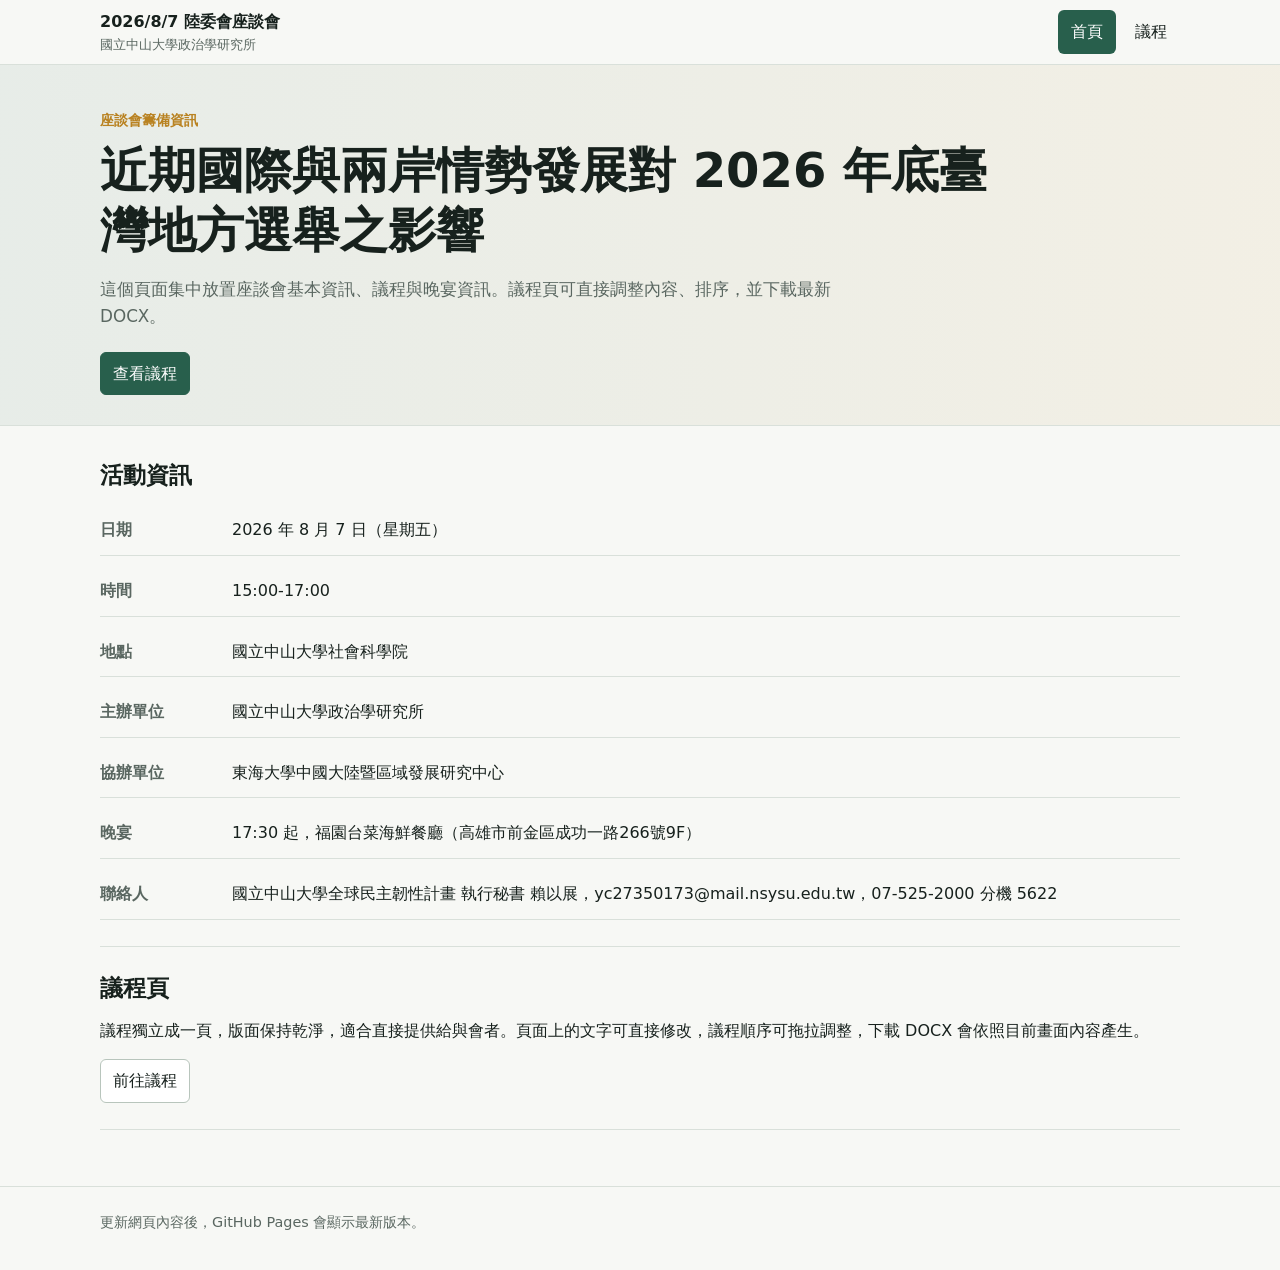
==== index.html @ 0969578f "Simplify site and add contact details" ====
<!doctype html>
<html lang="zh-Hant">
  <head>
    <meta charset="utf-8">
    <meta name="viewport" content="width=device-width, initial-scale=1">
    <title>2026/8/7 陸委會座談會協調頁</title>
    <link rel="stylesheet" href="styles.css">
  </head>
  <body>
    <header class="topbar">
      <div class="topbar-inner">
        <a class="brand" href="index.html">
          <strong>2026/8/7 陸委會座談會</strong>
          <span>國立中山大學政治學研究所</span>
        </a>
        <nav class="nav" aria-label="主要導覽">
          <a href="index.html" aria-current="page">首頁</a>
          <a href="agenda.html">議程</a>
        </nav>
      </div>
    </header>

    <section class="hero">
      <div class="wrap">
        <p class="eyebrow">座談會籌備資訊</p>
        <h1>近期國際與兩岸情勢發展對 2026 年底臺灣地方選舉之影響</h1>
        <p class="lead">這個頁面集中放置座談會基本資訊、議程與晚宴資訊。議程頁可直接調整內容、排序，並下載最新 DOCX。</p>
        <div class="actions">
          <a class="button primary" href="agenda.html">查看議程</a>
        </div>
      </div>
    </section>

    <main class="main">
      <div class="wrap">
        <section class="band">
          <h2>活動資訊</h2>
          <ul class="summary-list">
            <li><b>日期</b><span>2026 年 8 月 7 日（星期五）</span></li>
            <li><b>時間</b><span>15:00-17:00</span></li>
            <li><b>地點</b><span>國立中山大學社會科學院</span></li>
            <li><b>主辦單位</b><span>國立中山大學政治學研究所</span></li>
            <li><b>協辦單位</b><span>東海大學中國大陸暨區域發展研究中心</span></li>
            <li><b>晚宴</b><span>17:30 起，福園台菜海鮮餐廳（高雄市前金區成功一路266號9F）</span></li>
            <li><b>聯絡人</b><span>國立中山大學全球民主韌性計畫 執行秘書 賴以展，yc27350173@mail.nsysu.edu.tw，07-525-2000 分機 5622</span></li>
          </ul>
        </section>

        <section class="band">
          <div>
            <h2>議程頁</h2>
            <p>議程獨立成一頁，版面保持乾淨，適合直接提供給與會者。頁面上的文字可直接修改，議程順序可拖拉調整，下載 DOCX 會依照目前畫面內容產生。</p>
            <a class="button secondary" href="agenda.html">前往議程</a>
          </div>
        </section>
      </div>
    </main>

    <footer class="footer">
      <div class="wrap">更新網頁內容後，GitHub Pages 會顯示最新版本。</div>
    </footer>
  </body>
</html>
---- styles.css ----
:root {
  color-scheme: light;
  --bg: #f7f8f5;
  --surface: #ffffff;
  --surface-soft: #eef3ef;
  --ink: #17211d;
  --muted: #5a6761;
  --line: #d9e0da;
  --line-strong: #b8c5bc;
  --green: #285f4c;
  --green-dark: #1c4437;
  --gold: #b98221;
  --red: #a64032;
  --focus: #2f7d65;
  --shadow: 0 14px 36px rgba(22, 33, 29, 0.08);
}

* {
  box-sizing: border-box;
}

html {
  font-size: 16px;
}

body {
  margin: 0;
  background: var(--bg);
  color: var(--ink);
  font-family: "Noto Sans TC", "Microsoft JhengHei", system-ui, -apple-system, BlinkMacSystemFont, "Segoe UI", sans-serif;
  line-height: 1.6;
}

a {
  color: var(--green);
  text-decoration-thickness: 0.08em;
  text-underline-offset: 0.18em;
}

.topbar {
  border-bottom: 1px solid var(--line);
  background: rgba(247, 248, 245, 0.94);
  position: sticky;
  top: 0;
  z-index: 10;
  backdrop-filter: blur(10px);
}

.topbar-inner,
.wrap {
  width: min(1080px, calc(100% - 32px));
  margin: 0 auto;
}

.topbar-inner {
  min-height: 64px;
  display: flex;
  align-items: center;
  justify-content: space-between;
  gap: 16px;
}

.brand {
  display: flex;
  flex-direction: column;
  gap: 0;
  color: var(--ink);
  text-decoration: none;
}

.brand strong {
  font-size: 1rem;
  letter-spacing: 0;
}

.brand span {
  color: var(--muted);
  font-size: 0.82rem;
}

.nav {
  display: flex;
  align-items: center;
  gap: 6px;
  flex-wrap: wrap;
  justify-content: flex-end;
}

.nav a,
.button {
  min-height: 40px;
  display: inline-flex;
  align-items: center;
  justify-content: center;
  border: 1px solid transparent;
  border-radius: 6px;
  padding: 8px 12px;
  color: var(--ink);
  background: transparent;
  font: inherit;
  text-decoration: none;
  cursor: pointer;
  white-space: nowrap;
}

.nav a:hover,
.button:hover {
  border-color: var(--line-strong);
  background: var(--surface);
}

.nav a[aria-current="page"] {
  background: var(--green);
  color: #fff;
}

.button.primary {
  background: var(--green);
  border-color: var(--green);
  color: #fff;
}

.button.primary:hover {
  background: var(--green-dark);
  border-color: var(--green-dark);
}

.button.secondary {
  background: var(--surface);
  border-color: var(--line-strong);
}

.button.danger {
  color: var(--red);
}

.button:focus-visible,
input:focus-visible,
textarea:focus-visible,
select:focus-visible {
  outline: 3px solid rgba(47, 125, 101, 0.26);
  outline-offset: 2px;
}

.hero {
  padding: 44px 0 30px;
  border-bottom: 1px solid var(--line);
  background:
    linear-gradient(90deg, rgba(40, 95, 76, 0.08), rgba(185, 130, 33, 0.08)),
    var(--bg);
}

.eyebrow {
  color: var(--gold);
  font-weight: 700;
  font-size: 0.9rem;
  margin: 0 0 8px;
}

h1,
h2,
h3 {
  line-height: 1.25;
  letter-spacing: 0;
}

h1 {
  font-size: clamp(1.8rem, 4vw, 3rem);
  margin: 0;
  max-width: 920px;
}

h2 {
  font-size: 1.45rem;
  margin: 0 0 16px;
}

h3 {
  font-size: 1.05rem;
  margin: 0;
}

.lead {
  max-width: 760px;
  color: var(--muted);
  font-size: 1.05rem;
  margin: 16px 0 0;
}

.actions {
  display: flex;
  gap: 10px;
  flex-wrap: wrap;
  margin-top: 22px;
}

.main {
  padding: 34px 0 56px;
}

.band {
  padding: 26px 0;
  border-bottom: 1px solid var(--line);
}

.band:first-child {
  padding-top: 0;
}

.grid {
  display: grid;
  gap: 18px;
}

.grid.two {
  grid-template-columns: repeat(2, minmax(0, 1fr));
}

.summary-list {
  display: grid;
  gap: 10px;
  margin: 0;
  padding: 0;
  list-style: none;
}

.summary-list li {
  display: grid;
  grid-template-columns: 120px 1fr;
  gap: 12px;
  padding: 12px 0;
  border-bottom: 1px solid var(--line);
}

.summary-list b {
  color: var(--muted);
  font-weight: 600;
}

.notice {
  border-left: 4px solid var(--gold);
  background: #fff8e8;
  padding: 14px 16px;
  color: #473519;
}

.agenda-tools {
  display: flex;
  align-items: center;
  justify-content: space-between;
  gap: 14px;
  flex-wrap: wrap;
  padding: 14px 0 20px;
}

.editor-status {
  margin: -8px 0 14px;
  color: var(--muted);
  font-size: 0.92rem;
}

.agenda-sheet {
  background: var(--surface);
  border: 1px solid var(--line);
  box-shadow: var(--shadow);
  padding: clamp(20px, 4vw, 48px);
}

.agenda-title {
  text-align: center;
  margin-bottom: 28px;
}

.agenda-title h1 {
  font-size: clamp(1.55rem, 3vw, 2.2rem);
  margin: 0 auto;
}

.agenda-title p {
  margin: 8px 0 0;
  color: var(--muted);
}

[contenteditable="true"] {
  border-radius: 5px;
  transition: background 0.15s ease, box-shadow 0.15s ease;
}

[contenteditable="true"]:hover {
  background: rgba(40, 95, 76, 0.06);
}

[contenteditable="true"]:focus {
  outline: 3px solid rgba(47, 125, 101, 0.2);
  background: #fff;
  box-shadow: inset 0 0 0 1px var(--focus);
}

table {
  width: 100%;
  border-collapse: collapse;
}

th,
td {
  border-bottom: 1px solid var(--line);
  padding: 12px 10px;
  vertical-align: top;
  text-align: left;
}

th {
  color: var(--muted);
  font-size: 0.92rem;
  font-weight: 700;
  background: var(--surface-soft);
}

.agenda-table th:first-child,
.agenda-table td:first-child {
  width: 132px;
  white-space: nowrap;
}

.agenda-table th:nth-child(2),
.agenda-table td:nth-child(2) {
  width: 190px;
}

.editable-agenda-table .drag-cell {
  width: 44px;
  min-width: 44px;
  text-align: center;
  white-space: nowrap;
}

.editable-agenda-table [data-field="time"] {
  width: 128px;
  white-space: nowrap;
}

.editable-agenda-table [data-field="item"] {
  width: 150px;
}

.editable-agenda-table [data-field="note"] {
  width: 142px;
  color: var(--green);
  font-weight: 700;
}

.editable-agenda-table .row-actions {
  width: 142px;
  white-space: nowrap;
}

.editable-agenda-table tbody tr {
  transition: opacity 0.15s ease, transform 0.15s ease, background 0.15s ease;
}

.editable-agenda-table tbody tr.is-dragging {
  opacity: 0.55;
  background: #f4f8f5;
}

.icon-button,
.mini-button {
  display: inline-flex;
  align-items: center;
  justify-content: center;
  border: 1px solid var(--line-strong);
  border-radius: 6px;
  background: var(--surface);
  color: var(--ink);
  font: inherit;
  cursor: pointer;
}

.icon-button {
  width: 30px;
  height: 30px;
  padding: 0;
  color: var(--green);
  font-weight: 800;
  touch-action: none;
}

.mini-button {
  min-height: 30px;
  margin: 1px;
  padding: 4px 8px;
  font-size: 0.82rem;
}

.mini-button:hover,
.icon-button:hover {
  border-color: var(--green);
  background: var(--surface-soft);
}

.mini-button.danger {
  color: var(--red);
}

.agenda-meta {
  display: grid;
  grid-template-columns: repeat(2, minmax(0, 1fr));
  gap: 6px 20px;
  margin: 0 0 24px;
  padding: 0;
  list-style: none;
}

.agenda-meta li {
  display: flex;
  gap: 8px;
  border-bottom: 1px solid var(--line);
  padding: 8px 0;
}

.agenda-meta .meta-wide {
  grid-column: 1 / -1;
}

.agenda-meta b {
  color: var(--muted);
  min-width: 86px;
}

.task-toolbar {
  display: flex;
  align-items: center;
  justify-content: space-between;
  gap: 14px;
  flex-wrap: wrap;
  margin-bottom: 20px;
}

.progress {
  display: flex;
  align-items: center;
  gap: 10px;
  min-width: min(360px, 100%);
}

.progress-track {
  height: 10px;
  flex: 1;
  background: var(--line);
  border-radius: 999px;
  overflow: hidden;
}

.progress-fill {
  height: 100%;
  width: 0;
  background: linear-gradient(90deg, var(--green), var(--gold));
  transition: width 0.2s ease;
}

.task-groups {
  display: grid;
  gap: 18px;
}

.task-group {
  border-top: 2px solid var(--green);
  padding-top: 14px;
}

.task-list {
  display: grid;
  gap: 10px;
  margin-top: 12px;
}

.task-item {
  background: var(--surface);
  border: 1px solid var(--line);
  border-radius: 8px;
  padding: 14px;
  display: grid;
  gap: 10px;
}

.task-main {
  display: grid;
  grid-template-columns: 26px 1fr auto;
  gap: 10px;
  align-items: start;
}

.task-main input[type="checkbox"] {
  width: 20px;
  height: 20px;
  margin-top: 3px;
  accent-color: var(--green);
}

.task-label {
  font-weight: 700;
}

.owner {
  color: var(--muted);
  font-size: 0.9rem;
  border: 1px solid var(--line);
  padding: 3px 8px;
  border-radius: 999px;
  white-space: nowrap;
}

.task-note {
  margin-left: 36px;
}

.task-note textarea {
  width: 100%;
  min-height: 72px;
  resize: vertical;
  border: 1px solid var(--line-strong);
  border-radius: 6px;
  padding: 10px;
  font: inherit;
}

.report-box {
  width: 100%;
  min-height: 220px;
  border: 1px solid var(--line-strong);
  border-radius: 6px;
  padding: 12px;
  font: 0.95rem/1.55 ui-monospace, SFMono-Regular, Consolas, "Liberation Mono", monospace;
}

.small {
  color: var(--muted);
  font-size: 0.92rem;
}

.footer {
  border-top: 1px solid var(--line);
  padding: 24px 0 36px;
  color: var(--muted);
  font-size: 0.9rem;
}

@media (max-width: 760px) {
  .topbar-inner {
    align-items: flex-start;
    flex-direction: column;
    padding: 12px 0;
  }

  .nav {
    justify-content: flex-start;
  }

  .grid.two,
  .agenda-meta {
    grid-template-columns: 1fr;
  }

  .summary-list li {
    grid-template-columns: 1fr;
    gap: 2px;
  }

  .agenda-sheet {
    padding: 18px;
  }

  .agenda-table {
    display: block;
  }

  .agenda-table thead {
    display: none;
  }

  .agenda-table tbody,
  .agenda-table tr,
  .agenda-table td {
    display: block;
    width: 100%;
  }

  .agenda-table tr {
    border: 1px solid var(--line);
    border-radius: 8px;
    margin-bottom: 12px;
    padding: 10px 12px;
    background: #fff;
  }

  .agenda-table td {
    border-bottom: 0;
    padding: 5px 0;
    white-space: normal;
  }

  .agenda-table td::before {
    content: attr(data-label);
    display: block;
    color: var(--muted);
    font-size: 0.78rem;
    font-weight: 700;
    margin-bottom: 1px;
  }

  .agenda-table td:first-child {
    width: 100%;
  }

  .editable-agenda-table .drag-cell {
    width: 100%;
    min-width: 0;
    padding: 0 0 8px;
    text-align: left;
  }

  .editable-agenda-table .drag-cell::before,
  .editable-agenda-table .row-actions::before {
    display: none;
  }

  .editable-agenda-table [data-field="time"] {
    width: 100%;
    color: var(--green);
    font-weight: 800;
    font-size: 1.05rem;
  }

  .editable-agenda-table [data-field="item"],
  .editable-agenda-table [data-field="note"],
  .editable-agenda-table .row-actions {
    width: 100%;
  }

  .editable-agenda-table .row-actions {
    display: flex;
    gap: 6px;
    flex-wrap: wrap;
    padding-top: 10px;
  }

  .task-main {
    grid-template-columns: 26px 1fr;
  }

  .owner {
    grid-column: 2;
    justify-self: start;
  }

  .task-note {
    margin-left: 0;
  }
}

@media print {
  .topbar,
  .agenda-tools,
  .footer,
  .no-print {
    display: none;
  }

  body {
    background: #fff;
  }

  .main {
    padding: 0;
  }

  .wrap {
    width: 100%;
  }

  .agenda-sheet {
    border: 0;
    box-shadow: none;
    padding: 0;
  }
}
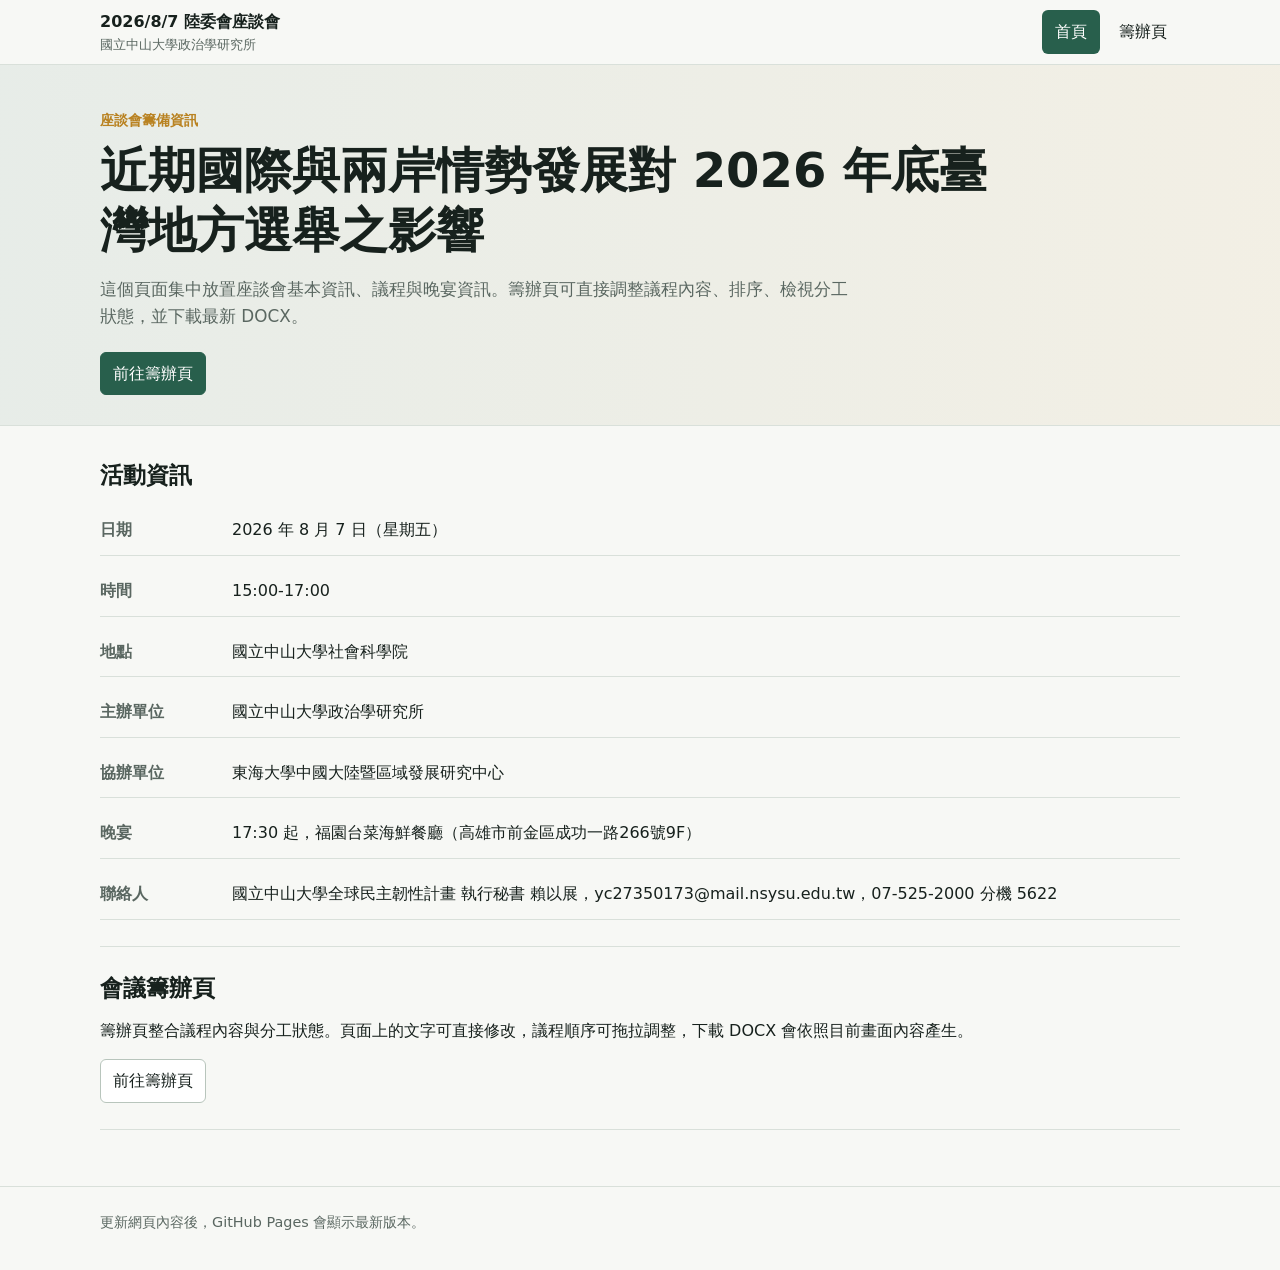
==== commit 11c8ac16: "Turn agenda into planning dashboard" ====
--- a/index.html
+++ b/index.html
@@ -15,7 +15,7 @@
         </a>
         <nav class="nav" aria-label="主要導覽">
           <a href="index.html" aria-current="page">首頁</a>
-          <a href="agenda.html">議程</a>
+          <a href="agenda.html">籌辦頁</a>
         </nav>
       </div>
     </header>
@@ -24,9 +24,9 @@
       <div class="wrap">
         <p class="eyebrow">座談會籌備資訊</p>
         <h1>近期國際與兩岸情勢發展對 2026 年底臺灣地方選舉之影響</h1>
-        <p class="lead">這個頁面集中放置座談會基本資訊、議程與晚宴資訊。議程頁可直接調整內容、排序，並下載最新 DOCX。</p>
+        <p class="lead">這個頁面集中放置座談會基本資訊、議程與晚宴資訊。籌辦頁可直接調整議程內容、排序、檢視分工狀態，並下載最新 DOCX。</p>
         <div class="actions">
-          <a class="button primary" href="agenda.html">查看議程</a>
+          <a class="button primary" href="agenda.html">前往籌辦頁</a>
         </div>
       </div>
     </section>
@@ -48,9 +48,9 @@
 
         <section class="band">
           <div>
-            <h2>議程頁</h2>
-            <p>議程獨立成一頁，版面保持乾淨，適合直接提供給與會者。頁面上的文字可直接修改，議程順序可拖拉調整，下載 DOCX 會依照目前畫面內容產生。</p>
-            <a class="button secondary" href="agenda.html">前往議程</a>
+            <h2>會議籌辦頁</h2>
+            <p>籌辦頁整合議程內容與分工狀態。頁面上的文字可直接修改，議程順序可拖拉調整，下載 DOCX 會依照目前畫面內容產生。</p>
+            <a class="button secondary" href="agenda.html">前往籌辦頁</a>
           </div>
         </section>
       </div>
--- a/styles.css
+++ b/styles.css
@@ -46,6 +46,39 @@
   backdrop-filter: blur(10px);
 }
 
+.anchorbar {
+  position: sticky;
+  top: 65px;
+  z-index: 9;
+  border-bottom: 1px solid var(--line);
+  background: rgba(255, 255, 255, 0.94);
+  backdrop-filter: blur(10px);
+}
+
+.anchorbar-inner {
+  display: flex;
+  gap: 8px;
+  align-items: center;
+  min-height: 48px;
+  overflow-x: auto;
+}
+
+.anchorbar a {
+  display: inline-flex;
+  align-items: center;
+  min-height: 34px;
+  padding: 6px 12px;
+  border-radius: 6px;
+  color: var(--ink);
+  text-decoration: none;
+  white-space: nowrap;
+}
+
+.anchorbar a:hover {
+  background: var(--surface-soft);
+  color: var(--green);
+}
+
 .topbar-inner,
 .wrap {
   width: min(1080px, calc(100% - 32px));
@@ -198,6 +231,21 @@
   padding: 34px 0 56px;
 }
 
+.planning-page {
+  padding-top: 24px;
+}
+
+.planning-intro {
+  padding: 0 0 26px;
+  border-bottom: 1px solid var(--line);
+}
+
+#agenda-section,
+#work-section,
+#open-section {
+  scroll-margin-top: 128px;
+}
+
 .band {
   padding: 26px 0;
   border-bottom: 1px solid var(--line);
@@ -463,6 +511,10 @@
   gap: 18px;
 }
 
+.planning-tasks {
+  grid-template-columns: repeat(2, minmax(0, 1fr));
+}
+
 .task-group {
   border-top: 2px solid var(--green);
   padding-top: 14px;
@@ -481,6 +533,11 @@
   padding: 14px;
   display: grid;
   gap: 10px;
+}
+
+.task-item:has(input:checked) {
+  border-color: rgba(40, 95, 76, 0.45);
+  background: #f7fbf8;
 }
 
 .task-main {
@@ -552,12 +609,17 @@
     padding: 12px 0;
   }
 
+  .anchorbar {
+    top: 92px;
+  }
+
   .nav {
     justify-content: flex-start;
   }
 
   .grid.two,
-  .agenda-meta {
+  .agenda-meta,
+  .planning-tasks {
     grid-template-columns: 1fr;
   }
 
@@ -660,6 +722,7 @@
 
 @media print {
   .topbar,
+  .anchorbar,
   .agenda-tools,
   .footer,
   .no-print {
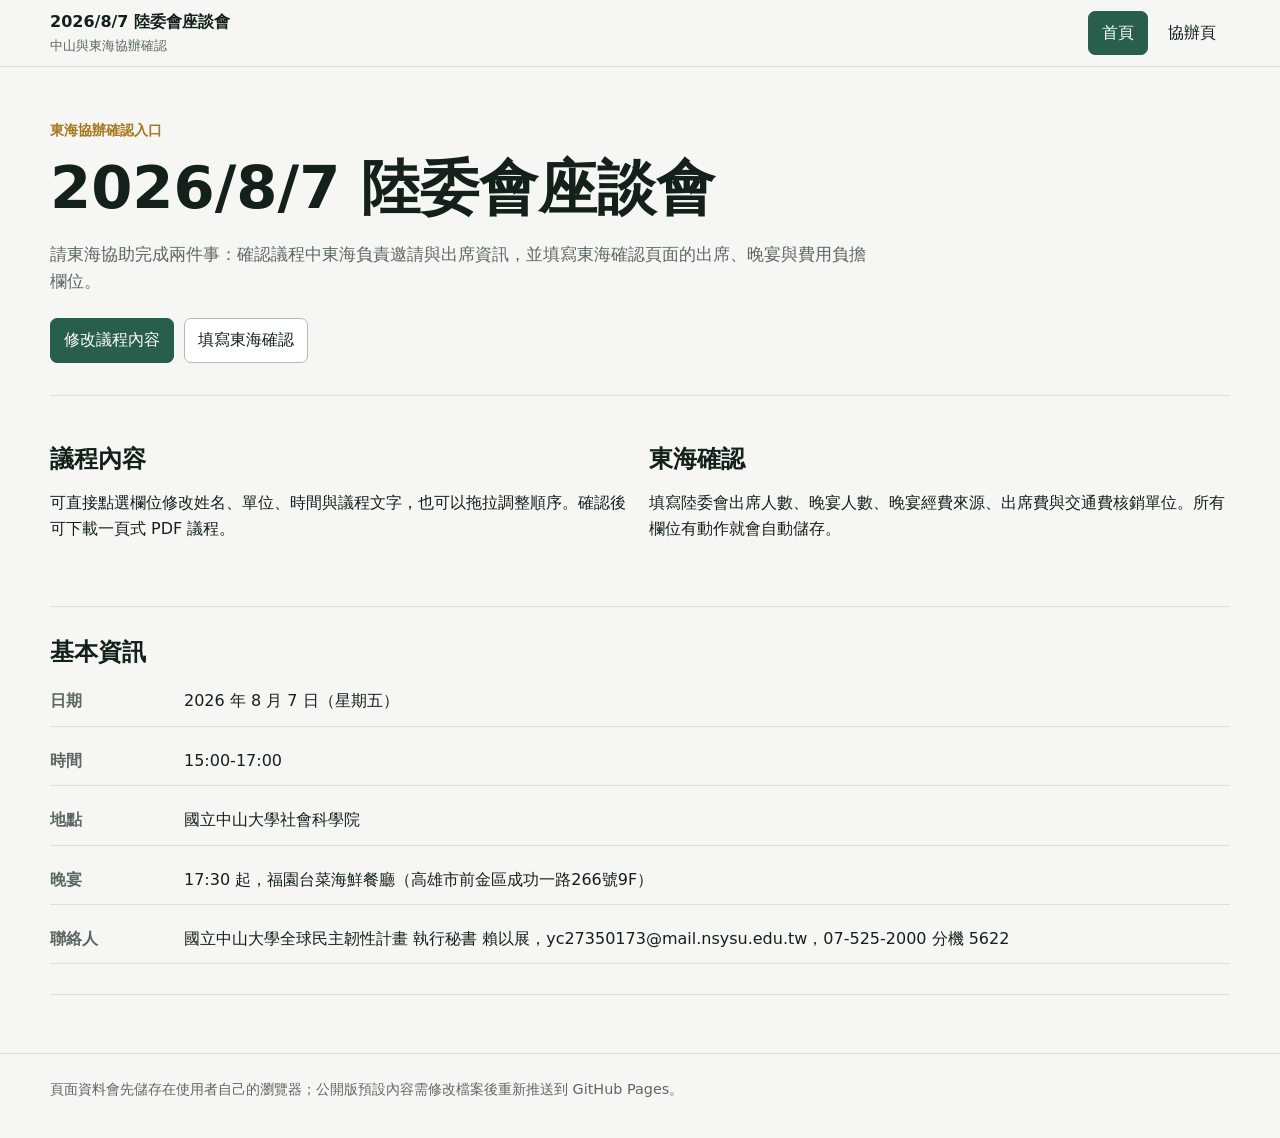
==== commit 36423332: "Redesign coordination page for Tunghai confirmation" ====
--- a/index.html
+++ b/index.html
@@ -3,7 +3,7 @@
   <head>
     <meta charset="utf-8">
     <meta name="viewport" content="width=device-width, initial-scale=1">
-    <title>2026/8/7 陸委會座談會協調頁</title>
+    <title>2026/8/7 陸委會座談會協辦確認</title>
     <link rel="stylesheet" href="styles.css">
   </head>
   <body>
@@ -11,53 +11,53 @@
       <div class="topbar-inner">
         <a class="brand" href="index.html">
           <strong>2026/8/7 陸委會座談會</strong>
-          <span>國立中山大學政治學研究所</span>
+          <span>中山與東海協辦確認</span>
         </a>
         <nav class="nav" aria-label="主要導覽">
           <a href="index.html" aria-current="page">首頁</a>
-          <a href="agenda.html">籌辦頁</a>
+          <a href="agenda.html">協辦頁</a>
         </nav>
       </div>
     </header>
 
-    <section class="hero">
-      <div class="wrap">
-        <p class="eyebrow">座談會籌備資訊</p>
-        <h1>近期國際與兩岸情勢發展對 2026 年底臺灣地方選舉之影響</h1>
-        <p class="lead">這個頁面集中放置座談會基本資訊、議程與晚宴資訊。籌辦頁可直接調整議程內容、排序、檢視分工狀態，並下載最新 DOCX。</p>
-        <div class="actions">
-          <a class="button primary" href="agenda.html">前往籌辦頁</a>
-        </div>
-      </div>
-    </section>
-
     <main class="main">
       <div class="wrap">
+        <section class="entry-hero">
+          <p class="eyebrow">東海協辦確認入口</p>
+          <h1>2026/8/7 陸委會座談會</h1>
+          <p class="lead">請東海協助完成兩件事：確認議程中東海負責邀請與出席資訊，並填寫東海確認頁面的出席、晚宴與費用負擔欄位。</p>
+          <div class="entry-actions">
+            <a class="button primary" href="agenda.html#agenda">修改議程內容</a>
+            <a class="button secondary" href="agenda.html#tunghai">填寫東海確認</a>
+          </div>
+        </section>
+
+        <section class="band quick-grid">
+          <article class="quick-panel">
+            <h2>議程內容</h2>
+            <p>可直接點選欄位修改姓名、單位、時間與議程文字，也可以拖拉調整順序。確認後可下載一頁式 PDF 議程。</p>
+          </article>
+          <article class="quick-panel">
+            <h2>東海確認</h2>
+            <p>填寫陸委會出席人數、晚宴人數、晚宴經費來源、出席費與交通費核銷單位。所有欄位有動作就會自動儲存。</p>
+          </article>
+        </section>
+
         <section class="band">
-          <h2>活動資訊</h2>
+          <h2>基本資訊</h2>
           <ul class="summary-list">
             <li><b>日期</b><span>2026 年 8 月 7 日（星期五）</span></li>
             <li><b>時間</b><span>15:00-17:00</span></li>
             <li><b>地點</b><span>國立中山大學社會科學院</span></li>
-            <li><b>主辦單位</b><span>國立中山大學政治學研究所</span></li>
-            <li><b>協辦單位</b><span>東海大學中國大陸暨區域發展研究中心</span></li>
             <li><b>晚宴</b><span>17:30 起，福園台菜海鮮餐廳（高雄市前金區成功一路266號9F）</span></li>
             <li><b>聯絡人</b><span>國立中山大學全球民主韌性計畫 執行秘書 賴以展，yc27350173@mail.nsysu.edu.tw，07-525-2000 分機 5622</span></li>
           </ul>
-        </section>
-
-        <section class="band">
-          <div>
-            <h2>會議籌辦頁</h2>
-            <p>籌辦頁整合議程內容與分工狀態。頁面上的文字可直接修改，議程順序可拖拉調整，下載 DOCX 會依照目前畫面內容產生。</p>
-            <a class="button secondary" href="agenda.html">前往籌辦頁</a>
-          </div>
         </section>
       </div>
     </main>
 
     <footer class="footer">
-      <div class="wrap">更新網頁內容後，GitHub Pages 會顯示最新版本。</div>
+      <div class="wrap">頁面資料會先儲存在使用者自己的瀏覽器；公開版預設內容需修改檔案後重新推送到 GitHub Pages。</div>
     </footer>
   </body>
 </html>
--- a/styles.css
+++ b/styles.css
@@ -1,18 +1,18 @@
 :root {
   color-scheme: light;
-  --bg: #f7f8f5;
+  --bg: #f6f7f4;
   --surface: #ffffff;
-  --surface-soft: #eef3ef;
-  --ink: #17211d;
-  --muted: #5a6761;
-  --line: #d9e0da;
-  --line-strong: #b8c5bc;
+  --surface-soft: #eef4ef;
+  --ink: #13201b;
+  --muted: #5c6862;
+  --line: #d9e1da;
+  --line-strong: #afbeb5;
   --green: #285f4c;
-  --green-dark: #1c4437;
-  --gold: #b98221;
+  --green-dark: #1c4638;
+  --gold: #a87820;
   --red: #a64032;
   --focus: #2f7d65;
-  --shadow: 0 14px 36px rgba(22, 33, 29, 0.08);
+  --shadow: 0 18px 46px rgba(19, 32, 27, 0.08);
 }
 
 * {
@@ -20,7 +20,7 @@
 }
 
 html {
-  font-size: 16px;
+  scroll-behavior: smooth;
 }
 
 body {
@@ -28,92 +28,55 @@
   background: var(--bg);
   color: var(--ink);
   font-family: "Noto Sans TC", "Microsoft JhengHei", system-ui, -apple-system, BlinkMacSystemFont, "Segoe UI", sans-serif;
-  line-height: 1.6;
+  line-height: 1.65;
 }
 
 a {
   color: var(--green);
-  text-decoration-thickness: 0.08em;
   text-underline-offset: 0.18em;
 }
 
+.wrap,
+.topbar-inner {
+  width: min(1180px, calc(100% - 32px));
+  margin: 0 auto;
+}
+
 .topbar {
-  border-bottom: 1px solid var(--line);
-  background: rgba(247, 248, 245, 0.94);
   position: sticky;
   top: 0;
-  z-index: 10;
+  z-index: 20;
+  background: rgba(246, 247, 244, 0.94);
+  border-bottom: 1px solid var(--line);
   backdrop-filter: blur(10px);
 }
 
-.anchorbar {
-  position: sticky;
-  top: 65px;
-  z-index: 9;
-  border-bottom: 1px solid var(--line);
-  background: rgba(255, 255, 255, 0.94);
-  backdrop-filter: blur(10px);
-}
-
-.anchorbar-inner {
-  display: flex;
-  gap: 8px;
-  align-items: center;
-  min-height: 48px;
-  overflow-x: auto;
-}
-
-.anchorbar a {
-  display: inline-flex;
-  align-items: center;
-  min-height: 34px;
-  padding: 6px 12px;
-  border-radius: 6px;
-  color: var(--ink);
-  text-decoration: none;
-  white-space: nowrap;
-}
-
-.anchorbar a:hover {
-  background: var(--surface-soft);
-  color: var(--green);
-}
-
-.topbar-inner,
-.wrap {
-  width: min(1080px, calc(100% - 32px));
-  margin: 0 auto;
-}
-
 .topbar-inner {
-  min-height: 64px;
+  min-height: 66px;
   display: flex;
   align-items: center;
   justify-content: space-between;
-  gap: 16px;
+  gap: 18px;
 }
 
 .brand {
   display: flex;
   flex-direction: column;
-  gap: 0;
   color: var(--ink);
   text-decoration: none;
 }
 
 .brand strong {
   font-size: 1rem;
-  letter-spacing: 0;
 }
 
 .brand span {
   color: var(--muted);
-  font-size: 0.82rem;
+  font-size: 0.84rem;
 }
 
 .nav {
   display: flex;
-  align-items: center;
   gap: 6px;
   flex-wrap: wrap;
   justify-content: flex-end;
@@ -126,10 +89,10 @@
   align-items: center;
   justify-content: center;
   border: 1px solid transparent;
-  border-radius: 6px;
-  padding: 8px 12px;
+  border-radius: 7px;
+  padding: 8px 13px;
+  background: transparent;
   color: var(--ink);
-  background: transparent;
   font: inherit;
   text-decoration: none;
   cursor: pointer;
@@ -138,15 +101,11 @@
 
 .nav a:hover,
 .button:hover {
+  background: var(--surface);
   border-color: var(--line-strong);
-  background: var(--surface);
-}
-
-.nav a[aria-current="page"] {
-  background: var(--green);
-  color: #fff;
-}
-
+}
+
+.nav a[aria-current="page"],
 .button.primary {
   background: var(--green);
   border-color: var(--green);
@@ -155,7 +114,6 @@
 
 .button.primary:hover {
   background: var(--green-dark);
-  border-color: var(--green-dark);
 }
 
 .button.secondary {
@@ -163,31 +121,21 @@
   border-color: var(--line-strong);
 }
 
-.button.danger {
-  color: var(--red);
-}
-
-.button:focus-visible,
-input:focus-visible,
-textarea:focus-visible,
-select:focus-visible {
-  outline: 3px solid rgba(47, 125, 101, 0.26);
-  outline-offset: 2px;
-}
-
-.hero {
-  padding: 44px 0 30px;
+.main {
+  padding: 34px 0 58px;
+}
+
+.entry-hero,
+.planner-hero {
+  padding: 18px 0 32px;
   border-bottom: 1px solid var(--line);
-  background:
-    linear-gradient(90deg, rgba(40, 95, 76, 0.08), rgba(185, 130, 33, 0.08)),
-    var(--bg);
 }
 
 .eyebrow {
+  margin: 0 0 8px;
   color: var(--gold);
-  font-weight: 700;
+  font-weight: 800;
   font-size: 0.9rem;
-  margin: 0 0 8px;
 }
 
 h1,
@@ -198,28 +146,28 @@
 }
 
 h1 {
-  font-size: clamp(1.8rem, 4vw, 3rem);
   margin: 0;
-  max-width: 920px;
+  font-size: clamp(2rem, 5vw, 3.7rem);
 }
 
 h2 {
-  font-size: 1.45rem;
-  margin: 0 0 16px;
+  margin: 0 0 10px;
+  font-size: 1.5rem;
 }
 
 h3 {
-  font-size: 1.05rem;
-  margin: 0;
+  margin: 0 0 14px;
+  font-size: 1.1rem;
 }
 
 .lead {
-  max-width: 760px;
+  max-width: 820px;
+  margin: 16px 0 0;
   color: var(--muted);
   font-size: 1.05rem;
-  margin: 16px 0 0;
-}
-
+}
+
+.entry-actions,
 .actions {
   display: flex;
   gap: 10px;
@@ -227,41 +175,19 @@
   margin-top: 22px;
 }
 
-.main {
-  padding: 34px 0 56px;
-}
-
-.planning-page {
-  padding-top: 24px;
-}
-
-.planning-intro {
-  padding: 0 0 26px;
+.band {
+  padding: 30px 0;
   border-bottom: 1px solid var(--line);
 }
 
-#agenda-section,
-#work-section,
-#open-section {
-  scroll-margin-top: 128px;
-}
-
-.band {
-  padding: 26px 0;
-  border-bottom: 1px solid var(--line);
-}
-
-.band:first-child {
-  padding-top: 0;
-}
-
-.grid {
-  display: grid;
+.quick-grid {
+  display: grid;
+  grid-template-columns: repeat(2, minmax(0, 1fr));
   gap: 18px;
 }
 
-.grid.two {
-  grid-template-columns: repeat(2, minmax(0, 1fr));
+.quick-panel {
+  padding: 18px 0;
 }
 
 .summary-list {
@@ -275,73 +201,167 @@
 .summary-list li {
   display: grid;
   grid-template-columns: 120px 1fr;
-  gap: 12px;
+  gap: 14px;
+  padding: 11px 0;
+  border-bottom: 1px solid var(--line);
+}
+
+.summary-list b,
+.small {
+  color: var(--muted);
+}
+
+.small {
+  margin: 0;
+  font-size: 0.94rem;
+}
+
+.page-tabs {
+  position: sticky;
+  top: 66px;
+  z-index: 15;
+  display: flex;
+  gap: 8px;
   padding: 12px 0;
+  margin-bottom: 20px;
+  background: rgba(246, 247, 244, 0.95);
   border-bottom: 1px solid var(--line);
-}
-
-.summary-list b {
-  color: var(--muted);
-  font-weight: 600;
-}
-
-.notice {
-  border-left: 4px solid var(--gold);
-  background: #fff8e8;
-  padding: 14px 16px;
-  color: #473519;
-}
-
-.agenda-tools {
+  backdrop-filter: blur(10px);
+}
+
+.tab-button {
+  min-height: 42px;
+  border: 1px solid transparent;
+  border-radius: 7px;
+  padding: 8px 16px;
+  background: transparent;
+  color: var(--ink);
+  font: inherit;
+  cursor: pointer;
+}
+
+.tab-button:hover {
+  background: var(--surface-soft);
+}
+
+.tab-button.is-active {
+  background: var(--green);
+  color: #fff;
+}
+
+.tab-panel[hidden] {
+  display: none;
+}
+
+.section-head {
   display: flex;
-  align-items: center;
+  align-items: flex-end;
   justify-content: space-between;
-  gap: 14px;
-  flex-wrap: wrap;
-  padding: 14px 0 20px;
-}
-
-.editor-status {
-  margin: -8px 0 14px;
+  gap: 18px;
+  margin-bottom: 14px;
+}
+
+.editor-status,
+.save-status {
   color: var(--muted);
   font-size: 0.92rem;
+}
+
+.save-status {
+  margin: 0;
 }
 
 .agenda-sheet {
   background: var(--surface);
   border: 1px solid var(--line);
   box-shadow: var(--shadow);
-  padding: clamp(20px, 4vw, 48px);
-}
-
-.agenda-title {
+  padding: clamp(24px, 4vw, 54px);
+}
+
+.pdf-header {
+  max-width: 880px;
+  margin: 0 auto 24px;
   text-align: center;
-  margin-bottom: 28px;
-}
-
-.agenda-title h1 {
-  font-size: clamp(1.55rem, 3vw, 2.2rem);
+}
+
+.pdf-kicker {
+  margin: 0 0 8px;
+  color: var(--gold);
+  font-weight: 800;
+  font-size: 0.92rem;
+}
+
+.title-field {
+  max-width: 920px;
   margin: 0 auto;
-}
-
-.agenda-title p {
-  margin: 8px 0 0;
+  font-size: clamp(1.8rem, 3.6vw, 2.55rem);
+}
+
+.pdf-subtitle {
+  margin: 10px auto 0;
   color: var(--muted);
 }
 
-[contenteditable="true"] {
-  border-radius: 5px;
-  transition: background 0.15s ease, box-shadow 0.15s ease;
-}
-
-[contenteditable="true"]:hover {
-  background: rgba(40, 95, 76, 0.06);
-}
-
-[contenteditable="true"]:focus {
+.editable-field,
+.editable-cell {
+  border: 1px solid rgba(47, 125, 101, 0.38);
+  border-radius: 7px;
+  background: rgba(255, 255, 255, 0.72);
+  box-shadow: inset 0 0 0 1px rgba(255, 255, 255, 0.55);
+  transition: background 0.15s ease, border-color 0.15s ease, box-shadow 0.15s ease;
+}
+
+.editable-field {
+  display: inline-block;
+  padding: 2px 7px;
+}
+
+.editable-cell {
+  min-width: 72px;
+}
+
+.editable-field:hover,
+.editable-cell:hover {
+  border-color: var(--green);
+  background: #fff;
+}
+
+.editable-field:focus,
+.editable-cell:focus {
   outline: 3px solid rgba(47, 125, 101, 0.2);
   background: #fff;
-  box-shadow: inset 0 0 0 1px var(--focus);
+  border-color: var(--green);
+}
+
+.pdf-meta {
+  display: grid;
+  grid-template-columns: repeat(2, minmax(0, 1fr));
+  gap: 12px 36px;
+  margin: 0 0 24px;
+  padding: 18px 0;
+  border-top: 2px solid var(--green);
+  border-bottom: 1px solid var(--line);
+}
+
+.pdf-meta div {
+  display: grid;
+  grid-template-columns: 74px 1fr;
+  gap: 10px;
+  align-items: start;
+}
+
+.pdf-meta .meta-wide {
+  grid-column: 1 / -1;
+}
+
+.pdf-meta span {
+  color: var(--muted);
+  font-size: 0.88rem;
+  font-weight: 800;
+}
+
+.pdf-meta strong {
+  font-weight: 600;
 }
 
 table {
@@ -352,58 +372,36 @@
 th,
 td {
   border-bottom: 1px solid var(--line);
-  padding: 12px 10px;
+  padding: 11px 10px;
   vertical-align: top;
   text-align: left;
 }
 
 th {
-  color: var(--muted);
+  color: var(--green);
+  background: var(--surface-soft);
   font-size: 0.92rem;
-  font-weight: 700;
-  background: var(--surface-soft);
-}
-
-.agenda-table th:first-child,
-.agenda-table td:first-child {
-  width: 132px;
-  white-space: nowrap;
-}
-
-.agenda-table th:nth-child(2),
-.agenda-table td:nth-child(2) {
-  width: 190px;
+  font-weight: 800;
 }
 
 .editable-agenda-table .drag-cell {
   width: 44px;
   min-width: 44px;
   text-align: center;
-  white-space: nowrap;
 }
 
 .editable-agenda-table [data-field="time"] {
-  width: 128px;
+  width: 132px;
   white-space: nowrap;
 }
 
 .editable-agenda-table [data-field="item"] {
   width: 150px;
-}
-
-.editable-agenda-table [data-field="note"] {
-  width: 142px;
-  color: var(--green);
-  font-weight: 700;
 }
 
 .editable-agenda-table .row-actions {
   width: 142px;
   white-space: nowrap;
-}
-
-.editable-agenda-table tbody tr {
-  transition: opacity 0.15s ease, transform 0.15s ease, background 0.15s ease;
 }
 
 .editable-agenda-table tbody tr.is-dragging {
@@ -430,7 +428,6 @@
   padding: 0;
   color: var(--green);
   font-weight: 800;
-  touch-action: none;
 }
 
 .mini-button {
@@ -450,149 +447,100 @@
   color: var(--red);
 }
 
-.agenda-meta {
-  display: grid;
-  grid-template-columns: repeat(2, minmax(0, 1fr));
-  gap: 6px 20px;
-  margin: 0 0 24px;
+.confirm-layout {
+  display: grid;
+  grid-template-columns: minmax(0, 1.25fr) minmax(320px, 0.75fr);
+  gap: 24px;
+}
+
+.confirm-card {
+  background: var(--surface);
+  border: 1px solid var(--line);
+  box-shadow: var(--shadow);
+  padding: clamp(18px, 3vw, 30px);
+}
+
+.muted-card {
+  background: #fbfcfa;
+}
+
+.confirm-form {
+  display: grid;
+  gap: 18px;
+}
+
+.field-row,
+.choice-row {
+  display: grid;
+  gap: 8px;
+}
+
+.field-row span,
+.choice-row > span {
+  font-weight: 800;
+}
+
+.field-row input {
+  width: min(260px, 100%);
+  min-height: 42px;
+  border: 1px solid var(--line-strong);
+  border-radius: 7px;
+  padding: 8px 11px;
+  font: inherit;
+  background: #fff;
+}
+
+.segmented {
+  display: flex;
+  flex-wrap: wrap;
+  gap: 8px;
+}
+
+.segmented button {
+  min-height: 40px;
+  min-width: 96px;
+  border: 1px solid var(--line-strong);
+  border-radius: 7px;
+  padding: 8px 13px;
+  background: #fff;
+  color: var(--ink);
+  font: inherit;
+  cursor: pointer;
+}
+
+.segmented button:hover {
+  border-color: var(--green);
+}
+
+.segmented button.is-selected {
+  background: var(--green);
+  border-color: var(--green);
+  color: #fff;
+}
+
+.responsibility-list {
+  display: grid;
+  gap: 10px;
+  margin: 0;
   padding: 0;
   list-style: none;
 }
 
-.agenda-meta li {
-  display: flex;
-  gap: 8px;
+.responsibility-list li {
+  padding: 10px 0 10px 18px;
   border-bottom: 1px solid var(--line);
-  padding: 8px 0;
-}
-
-.agenda-meta .meta-wide {
-  grid-column: 1 / -1;
-}
-
-.agenda-meta b {
-  color: var(--muted);
-  min-width: 86px;
-}
-
-.task-toolbar {
-  display: flex;
-  align-items: center;
-  justify-content: space-between;
-  gap: 14px;
-  flex-wrap: wrap;
-  margin-bottom: 20px;
-}
-
-.progress {
-  display: flex;
-  align-items: center;
-  gap: 10px;
-  min-width: min(360px, 100%);
-}
-
-.progress-track {
-  height: 10px;
-  flex: 1;
-  background: var(--line);
-  border-radius: 999px;
-  overflow: hidden;
-}
-
-.progress-fill {
-  height: 100%;
-  width: 0;
-  background: linear-gradient(90deg, var(--green), var(--gold));
-  transition: width 0.2s ease;
-}
-
-.task-groups {
-  display: grid;
-  gap: 18px;
-}
-
-.planning-tasks {
-  grid-template-columns: repeat(2, minmax(0, 1fr));
-}
-
-.task-group {
-  border-top: 2px solid var(--green);
-  padding-top: 14px;
-}
-
-.task-list {
-  display: grid;
-  gap: 10px;
-  margin-top: 12px;
-}
-
-.task-item {
-  background: var(--surface);
-  border: 1px solid var(--line);
-  border-radius: 8px;
-  padding: 14px;
-  display: grid;
-  gap: 10px;
-}
-
-.task-item:has(input:checked) {
-  border-color: rgba(40, 95, 76, 0.45);
-  background: #f7fbf8;
-}
-
-.task-main {
-  display: grid;
-  grid-template-columns: 26px 1fr auto;
-  gap: 10px;
-  align-items: start;
-}
-
-.task-main input[type="checkbox"] {
-  width: 20px;
-  height: 20px;
-  margin-top: 3px;
-  accent-color: var(--green);
-}
-
-.task-label {
-  font-weight: 700;
-}
-
-.owner {
-  color: var(--muted);
-  font-size: 0.9rem;
-  border: 1px solid var(--line);
-  padding: 3px 8px;
-  border-radius: 999px;
-  white-space: nowrap;
-}
-
-.task-note {
-  margin-left: 36px;
-}
-
-.task-note textarea {
-  width: 100%;
-  min-height: 72px;
-  resize: vertical;
-  border: 1px solid var(--line-strong);
-  border-radius: 6px;
-  padding: 10px;
-  font: inherit;
-}
-
-.report-box {
-  width: 100%;
-  min-height: 220px;
-  border: 1px solid var(--line-strong);
-  border-radius: 6px;
-  padding: 12px;
-  font: 0.95rem/1.55 ui-monospace, SFMono-Regular, Consolas, "Liberation Mono", monospace;
-}
-
-.small {
-  color: var(--muted);
-  font-size: 0.92rem;
+  position: relative;
+}
+
+.responsibility-list li::before {
+  content: "";
+  position: absolute;
+  left: 0;
+  top: 20px;
+  width: 7px;
+  height: 7px;
+  border-radius: 50%;
+  background: var(--gold);
 }
 
 .footer {
@@ -602,30 +550,41 @@
   font-size: 0.9rem;
 }
 
-@media (max-width: 760px) {
+@media (max-width: 820px) {
   .topbar-inner {
     align-items: flex-start;
     flex-direction: column;
     padding: 12px 0;
   }
 
-  .anchorbar {
-    top: 92px;
-  }
-
-  .nav {
+  .nav,
+  .page-tabs,
+  .section-head,
+  .entry-actions,
+  .actions {
     justify-content: flex-start;
   }
 
-  .grid.two,
-  .agenda-meta,
-  .planning-tasks {
+  .page-tabs {
+    top: 96px;
+    overflow-x: auto;
+  }
+
+  .quick-grid,
+  .pdf-meta,
+  .confirm-layout {
     grid-template-columns: 1fr;
   }
 
-  .summary-list li {
+  .summary-list li,
+  .pdf-meta div {
     grid-template-columns: 1fr;
     gap: 2px;
+  }
+
+  .section-head {
+    align-items: flex-start;
+    flex-direction: column;
   }
 
   .agenda-sheet {
@@ -658,7 +617,6 @@
   .agenda-table td {
     border-bottom: 0;
     padding: 5px 0;
-    white-space: normal;
   }
 
   .agenda-table td::before {
@@ -666,37 +624,17 @@
     display: block;
     color: var(--muted);
     font-size: 0.78rem;
-    font-weight: 700;
-    margin-bottom: 1px;
-  }
-
-  .agenda-table td:first-child {
+    font-weight: 800;
+  }
+
+  .editable-agenda-table .drag-cell,
+  .editable-agenda-table .row-actions {
     width: 100%;
-  }
-
-  .editable-agenda-table .drag-cell {
-    width: 100%;
-    min-width: 0;
-    padding: 0 0 8px;
-    text-align: left;
   }
 
   .editable-agenda-table .drag-cell::before,
   .editable-agenda-table .row-actions::before {
     display: none;
-  }
-
-  .editable-agenda-table [data-field="time"] {
-    width: 100%;
-    color: var(--green);
-    font-weight: 800;
-    font-size: 1.05rem;
-  }
-
-  .editable-agenda-table [data-field="item"],
-  .editable-agenda-table [data-field="note"],
-  .editable-agenda-table .row-actions {
-    width: 100%;
   }
 
   .editable-agenda-table .row-actions {
@@ -705,32 +643,36 @@
     flex-wrap: wrap;
     padding-top: 10px;
   }
-
-  .task-main {
-    grid-template-columns: 26px 1fr;
-  }
-
-  .owner {
-    grid-column: 2;
-    justify-self: start;
-  }
-
-  .task-note {
-    margin-left: 0;
-  }
+}
+
+@page {
+  size: A4;
+  margin: 10mm;
 }
 
 @media print {
   .topbar,
-  .anchorbar,
-  .agenda-tools,
+  .planner-hero,
+  .page-tabs,
+  .section-head,
+  .editor-status,
   .footer,
-  .no-print {
-    display: none;
-  }
-
+  .no-print,
+  #tunghai-panel {
+    display: none !important;
+  }
+
+  html,
   body {
+    width: 210mm;
+    min-height: 297mm;
     background: #fff;
+  }
+
+  body {
+    color: #111;
+    font-size: 9.2pt;
+    line-height: 1.38;
   }
 
   .main {
@@ -741,9 +683,96 @@
     width: 100%;
   }
 
+  .tab-panel[hidden] {
+    display: block;
+  }
+
   .agenda-sheet {
+    width: 100%;
     border: 0;
     box-shadow: none;
     padding: 0;
   }
-}
+
+  .pdf-header {
+    margin-bottom: 5mm;
+  }
+
+  .pdf-kicker {
+    margin-bottom: 2mm;
+    color: #7b5a1b;
+    font-size: 9pt;
+  }
+
+  .title-field {
+    font-size: 20pt;
+    line-height: 1.2;
+  }
+
+  .pdf-subtitle {
+    margin-top: 2mm;
+    font-size: 10pt;
+  }
+
+  .editable-field,
+  .editable-cell {
+    border: 0;
+    border-radius: 0;
+    background: transparent;
+    box-shadow: none;
+    padding: 0;
+  }
+
+  .pdf-meta {
+    grid-template-columns: repeat(2, minmax(0, 1fr));
+    gap: 2.5mm 8mm;
+    margin-bottom: 4mm;
+    padding: 4mm 0 3mm;
+    border-top: 1.4pt solid #285f4c;
+    border-bottom: 0.6pt solid #b8c5bc;
+  }
+
+  .pdf-meta div {
+    grid-template-columns: 18mm 1fr;
+    gap: 3mm;
+  }
+
+  .pdf-meta .meta-wide {
+    grid-column: 1 / -1;
+  }
+
+  .pdf-meta span {
+    font-size: 8pt;
+  }
+
+  .agenda-table th,
+  .agenda-table td {
+    padding: 2.2mm 2mm;
+    border-bottom: 0.5pt solid #d9e0da;
+  }
+
+  .agenda-table th {
+    background: #e8efea !important;
+    color: #285f4c;
+    font-size: 8.4pt;
+  }
+
+  .agenda-table th:nth-child(2),
+  .agenda-table td:nth-child(2) {
+    width: 26mm;
+  }
+
+  .agenda-table th:nth-child(3),
+  .agenda-table td:nth-child(3) {
+    width: 28mm;
+  }
+
+  .agenda-table th:nth-child(4),
+  .agenda-table td:nth-child(4) {
+    width: auto;
+  }
+
+  tr {
+    break-inside: avoid;
+  }
+}
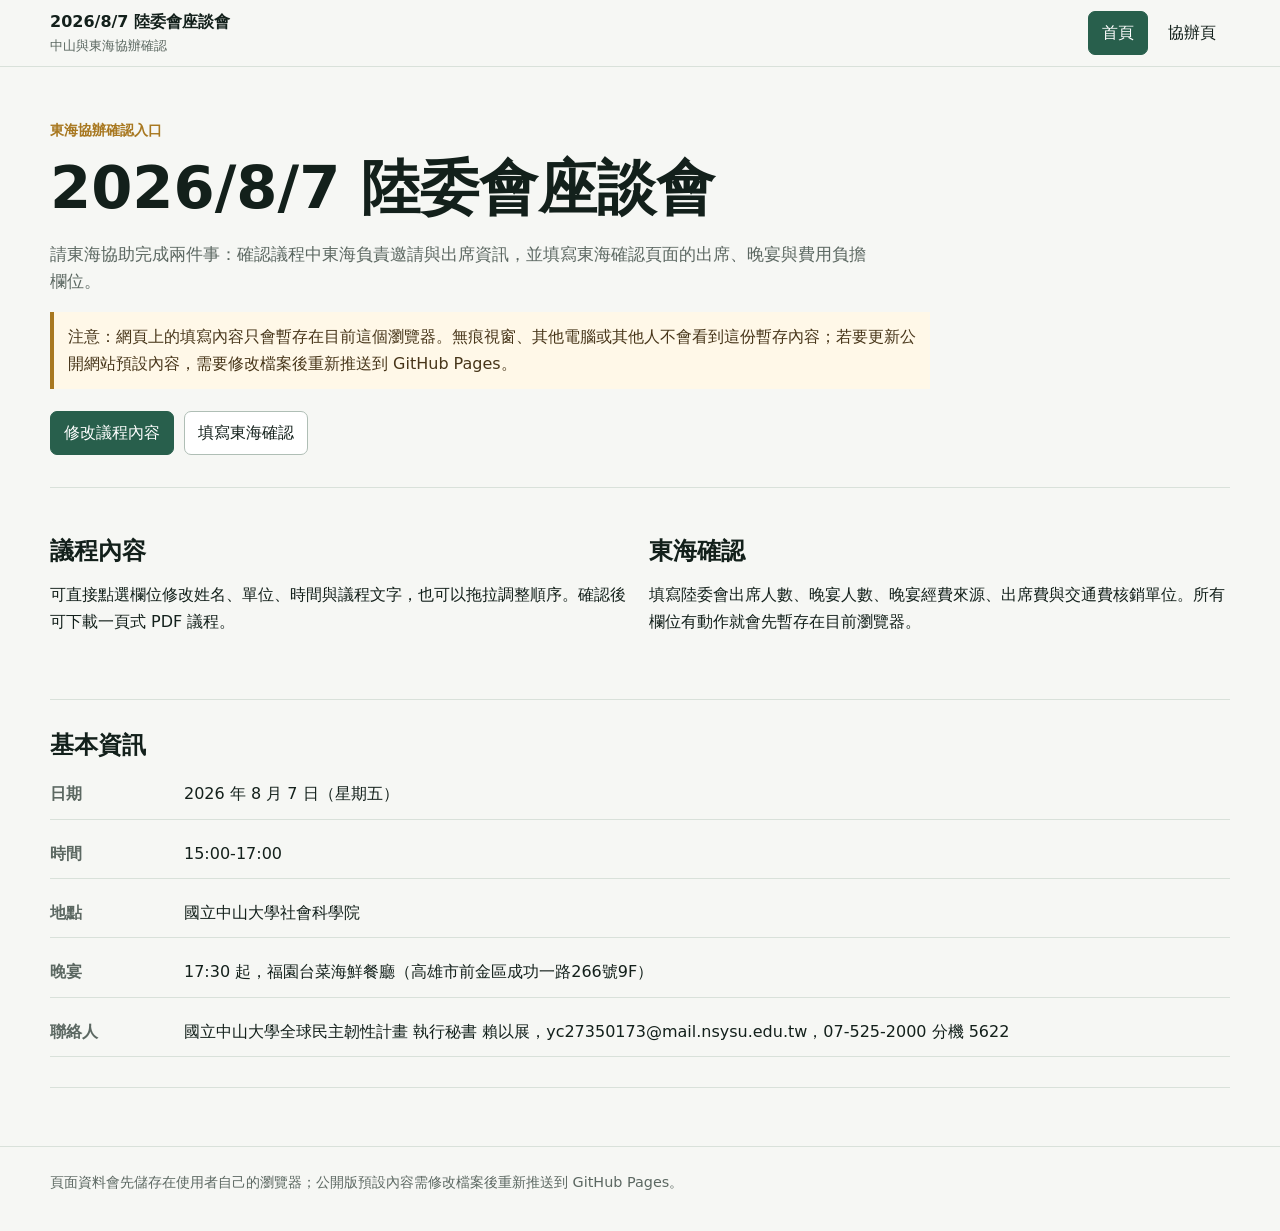
==== commit 86da1c81: "Clarify local-only draft storage" ====
--- a/index.html
+++ b/index.html
@@ -26,6 +26,7 @@
           <p class="eyebrow">東海協辦確認入口</p>
           <h1>2026/8/7 陸委會座談會</h1>
           <p class="lead">請東海協助完成兩件事：確認議程中東海負責邀請與出席資訊，並填寫東海確認頁面的出席、晚宴與費用負擔欄位。</p>
+          <p class="scope-note">注意：網頁上的填寫內容只會暫存在目前這個瀏覽器。無痕視窗、其他電腦或其他人不會看到這份暫存內容；若要更新公開網站預設內容，需要修改檔案後重新推送到 GitHub Pages。</p>
           <div class="entry-actions">
             <a class="button primary" href="agenda.html#agenda">修改議程內容</a>
             <a class="button secondary" href="agenda.html#tunghai">填寫東海確認</a>
@@ -39,7 +40,7 @@
           </article>
           <article class="quick-panel">
             <h2>東海確認</h2>
-            <p>填寫陸委會出席人數、晚宴人數、晚宴經費來源、出席費與交通費核銷單位。所有欄位有動作就會自動儲存。</p>
+            <p>填寫陸委會出席人數、晚宴人數、晚宴經費來源、出席費與交通費核銷單位。所有欄位有動作就會先暫存在目前瀏覽器。</p>
           </article>
         </section>
 
--- a/styles.css
+++ b/styles.css
@@ -167,6 +167,15 @@
   font-size: 1.05rem;
 }
 
+.scope-note {
+  max-width: 880px;
+  margin: 16px 0 0;
+  border-left: 4px solid var(--gold);
+  background: #fff8e8;
+  padding: 12px 14px;
+  color: #473519;
+}
+
 .entry-actions,
 .actions {
   display: flex;
@@ -399,6 +408,12 @@
   width: 150px;
 }
 
+.editable-agenda-table [data-field="note"] {
+  width: 132px;
+  color: var(--green);
+  font-weight: 800;
+}
+
 .editable-agenda-table .row-actions {
   width: 142px;
   white-space: nowrap;
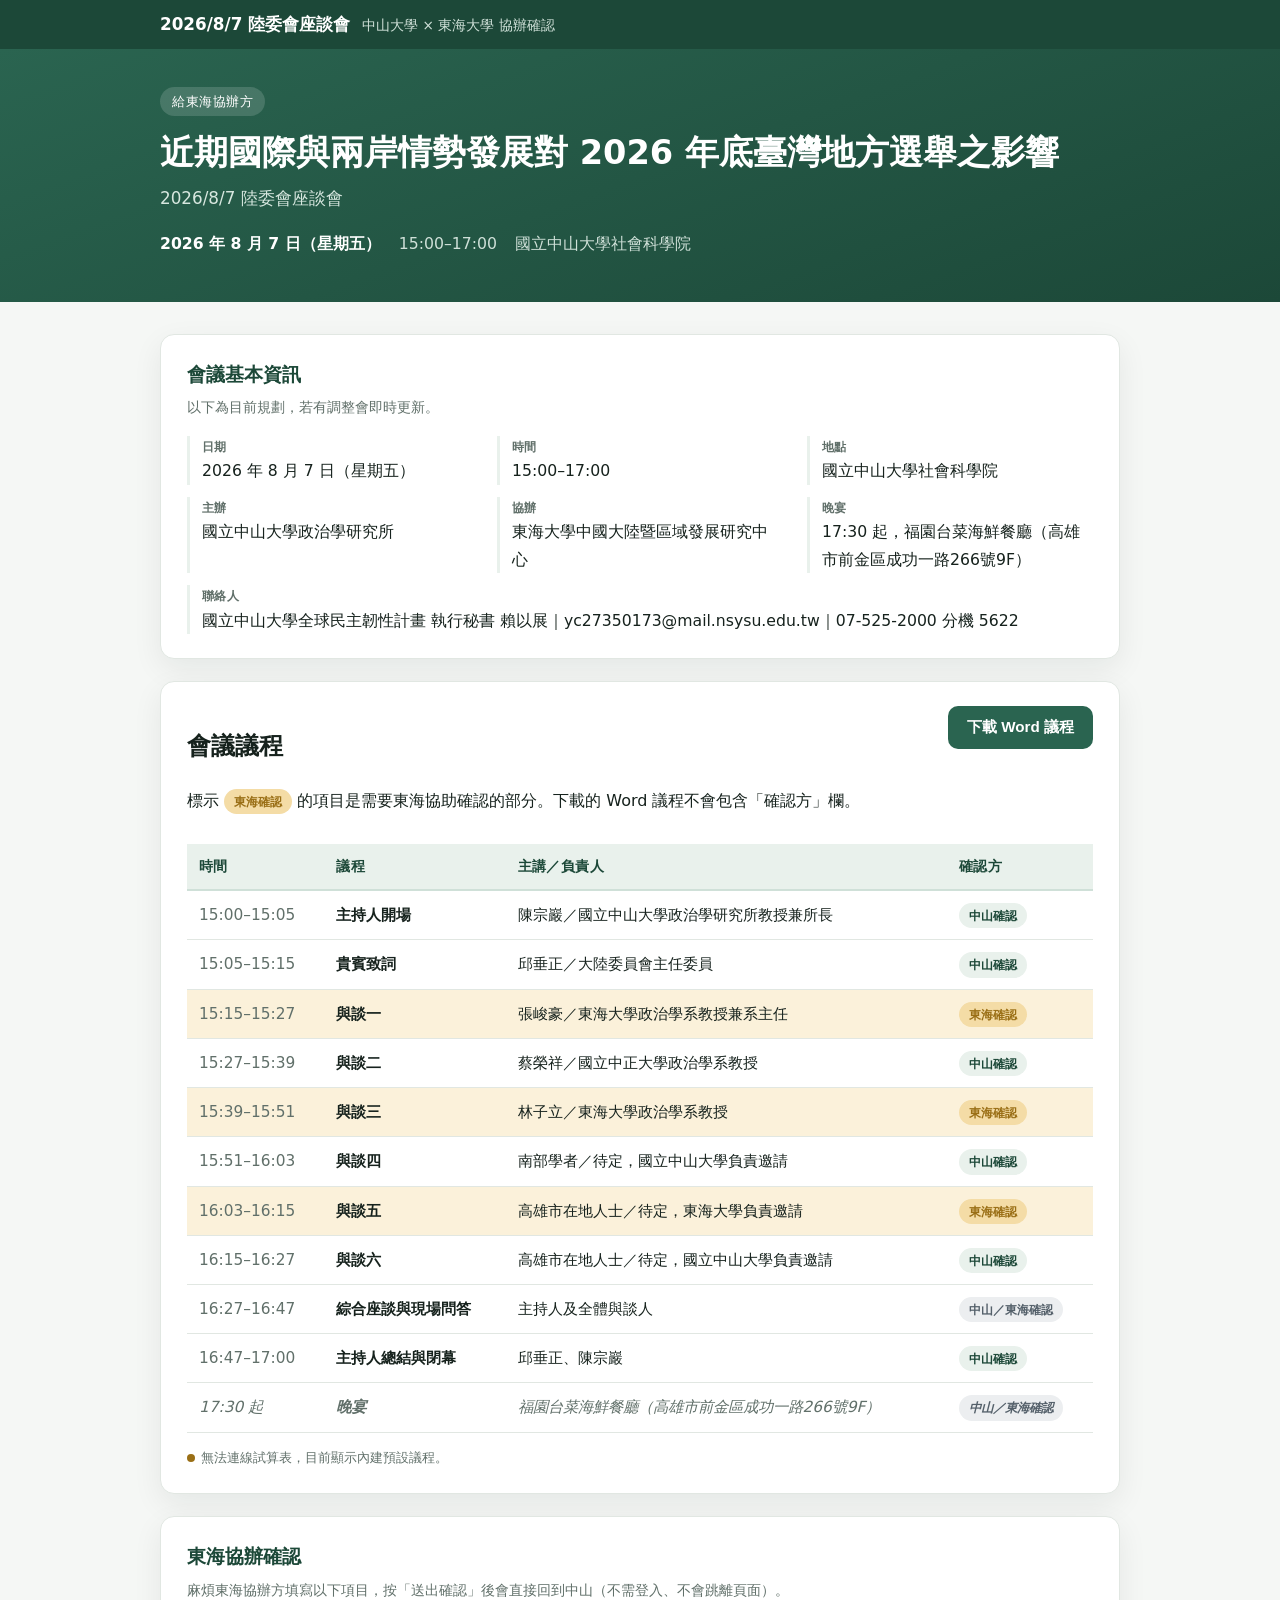
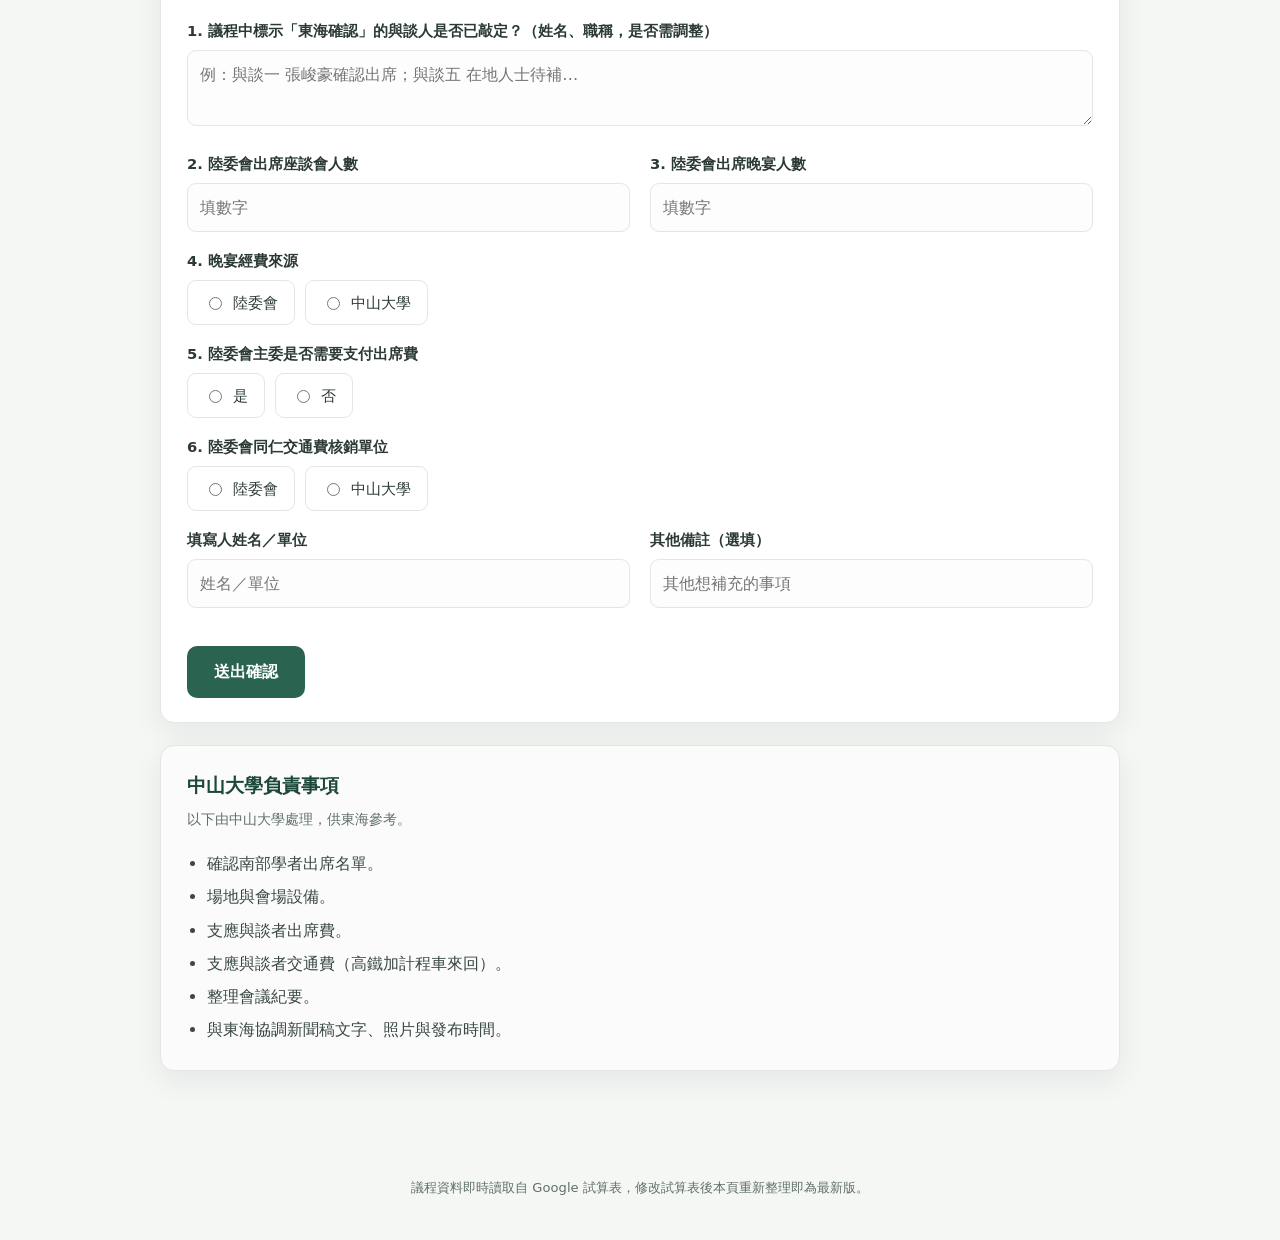
==== commit 439cc8d7: "Update website 2026-06-18 23:07" ====
--- a/index.html
+++ b/index.html
@@ -3,62 +3,164 @@
   <head>
     <meta charset="utf-8">
     <meta name="viewport" content="width=device-width, initial-scale=1">
-    <title>2026/8/7 陸委會座談會協辦確認</title>
+    <title>2026/8/7 陸委會座談會｜協辦確認</title>
     <link rel="stylesheet" href="styles.css">
   </head>
   <body>
     <header class="topbar">
-      <div class="topbar-inner">
-        <a class="brand" href="index.html">
-          <strong>2026/8/7 陸委會座談會</strong>
-          <span>中山與東海協辦確認</span>
-        </a>
-        <nav class="nav" aria-label="主要導覽">
-          <a href="index.html" aria-current="page">首頁</a>
-          <a href="agenda.html">協辦頁</a>
-        </nav>
+      <div class="wrap">
+        <strong>2026/8/7 陸委會座談會</strong>
+        <span>中山大學 × 東海大學 協辦確認</span>
       </div>
     </header>
 
-    <main class="main">
+    <section class="hero">
       <div class="wrap">
-        <section class="entry-hero">
-          <p class="eyebrow">東海協辦確認入口</p>
-          <h1>2026/8/7 陸委會座談會</h1>
-          <p class="lead">請東海協助完成兩件事：確認議程中東海負責邀請與出席資訊，並填寫東海確認頁面的出席、晚宴與費用負擔欄位。</p>
-          <p class="scope-note">注意：網頁上的填寫內容只會暫存在目前這個瀏覽器。無痕視窗、其他電腦或其他人不會看到這份暫存內容；若要更新公開網站預設內容，需要修改檔案後重新推送到 GitHub Pages。</p>
-          <div class="entry-actions">
-            <a class="button primary" href="agenda.html#agenda">修改議程內容</a>
-            <a class="button secondary" href="agenda.html#tunghai">填寫東海確認</a>
+        <p class="eyebrow">給東海協辦方</p>
+        <h1 data-meeting="title">近期國際與兩岸情勢發展對 2026 年底臺灣地方選舉之影響</h1>
+        <p class="subtitle" data-meeting="subtitle">2026/8/7 陸委會座談會</p>
+        <div class="hero-date">
+          <span><b data-meeting="date">2026 年 8 月 7 日（星期五）</b></span>
+          <span data-meeting="time">15:00–17:00</span>
+          <span data-meeting="venue">國立中山大學社會科學院</span>
+        </div>
+      </div>
+    </section>
+
+    <main>
+      <div class="wrap">
+
+        <!-- 基本資訊 -->
+        <section class="section">
+          <h2>會議基本資訊</h2>
+          <p class="hint">以下為目前規劃，若有調整會即時更新。</p>
+          <div class="info-grid">
+            <div><b>日期</b><span data-meeting="date">2026 年 8 月 7 日（星期五）</span></div>
+            <div><b>時間</b><span data-meeting="time">15:00–17:00</span></div>
+            <div><b>地點</b><span data-meeting="venue">國立中山大學社會科學院</span></div>
+            <div><b>主辦</b><span data-meeting="host">國立中山大學政治學研究所</span></div>
+            <div><b>協辦</b><span data-meeting="cohost">東海大學中國大陸暨區域發展研究中心</span></div>
+            <div><b>晚宴</b><span data-meeting="dinner">17:30 起，福園台菜海鮮餐廳（高雄市前金區成功一路266號9F）</span></div>
+            <div style="grid-column: 1 / -1;"><b>聯絡人</b><span data-meeting="contact">國立中山大學全球民主韌性計畫 執行秘書 賴以展｜yc27350173@mail.nsysu.edu.tw｜07-525-2000 分機 5622</span></div>
           </div>
         </section>
 
-        <section class="band quick-grid">
-          <article class="quick-panel">
-            <h2>議程內容</h2>
-            <p>可直接點選欄位修改姓名、單位、時間與議程文字，也可以拖拉調整順序。確認後可下載一頁式 PDF 議程。</p>
-          </article>
-          <article class="quick-panel">
-            <h2>東海確認</h2>
-            <p>填寫陸委會出席人數、晚宴人數、晚宴經費來源、出席費與交通費核銷單位。所有欄位有動作就會先暫存在目前瀏覽器。</p>
-          </article>
+        <!-- 議程 -->
+        <section class="section">
+          <div class="section-head">
+            <div class="titles">
+              <h2>會議議程</h2>
+              <p class="hint">標示 <span class="tag tunghai">東海確認</span> 的項目是需要東海協助確認的部分。下載的 Word 議程不會包含「確認方」欄。</p>
+            </div>
+            <button class="button primary" type="button" data-download-word>下載 Word 議程</button>
+          </div>
+
+          <table class="agenda-table">
+            <thead>
+              <tr>
+                <th>時間</th>
+                <th>議程</th>
+                <th>主講／負責人</th>
+                <th>確認方</th>
+              </tr>
+            </thead>
+            <tbody data-agenda-body>
+              <tr><td colspan="4" style="color:var(--muted);padding:18px 12px;">載入議程中…</td></tr>
+            </tbody>
+          </table>
+
+          <p class="source-status" data-source-status><span class="dot"></span>讀取議程資料中…</p>
         </section>
 
-        <section class="band">
-          <h2>基本資訊</h2>
-          <ul class="summary-list">
-            <li><b>日期</b><span>2026 年 8 月 7 日（星期五）</span></li>
-            <li><b>時間</b><span>15:00-17:00</span></li>
-            <li><b>地點</b><span>國立中山大學社會科學院</span></li>
-            <li><b>晚宴</b><span>17:30 起，福園台菜海鮮餐廳（高雄市前金區成功一路266號9F）</span></li>
-            <li><b>聯絡人</b><span>國立中山大學全球民主韌性計畫 執行秘書 賴以展，yc27350173@mail.nsysu.edu.tw，07-525-2000 分機 5622</span></li>
+        <!-- 東海確認 -->
+        <section class="section" id="confirm">
+          <h2>東海協辦確認</h2>
+          <p class="hint">麻煩東海協辦方填寫以下項目，按「送出確認」後會直接回到中山（不需登入、不會跳離頁面）。</p>
+
+          <form class="confirm-form" data-confirm-form action="https://formsubmit.co/tzengyen@gmail.com" method="POST">
+            <input type="hidden" name="_subject" value="東海協辦確認｜2026/8/7 陸委會座談會">
+            <input type="hidden" name="_template" value="table">
+            <input type="hidden" name="_captcha" value="false">
+
+            <div class="field">
+              <label>1. 議程中標示「東海確認」的與談人是否已敲定？（姓名、職稱，是否需調整）</label>
+              <textarea name="與談人確認" rows="2" placeholder="例：與談一 張峻豪確認出席；與談五 在地人士待補…"></textarea>
+            </div>
+
+            <div class="field-grid">
+              <div class="field">
+                <label>2. 陸委會出席座談會人數</label>
+                <input type="number" name="座談會出席人數" min="0" inputmode="numeric" placeholder="填數字">
+              </div>
+              <div class="field">
+                <label>3. 陸委會出席晚宴人數</label>
+                <input type="number" name="晚宴出席人數" min="0" inputmode="numeric" placeholder="填數字">
+              </div>
+            </div>
+
+            <div class="field">
+              <label>4. 晚宴經費來源</label>
+              <div class="radio-row">
+                <label class="radio"><input type="radio" name="晚宴經費來源" value="陸委會"> 陸委會</label>
+                <label class="radio"><input type="radio" name="晚宴經費來源" value="中山大學"> 中山大學</label>
+              </div>
+            </div>
+
+            <div class="field">
+              <label>5. 陸委會主委是否需要支付出席費</label>
+              <div class="radio-row">
+                <label class="radio"><input type="radio" name="主委出席費" value="是"> 是</label>
+                <label class="radio"><input type="radio" name="主委出席費" value="否"> 否</label>
+              </div>
+            </div>
+
+            <div class="field">
+              <label>6. 陸委會同仁交通費核銷單位</label>
+              <div class="radio-row">
+                <label class="radio"><input type="radio" name="交通費核銷單位" value="陸委會"> 陸委會</label>
+                <label class="radio"><input type="radio" name="交通費核銷單位" value="中山大學"> 中山大學</label>
+              </div>
+            </div>
+
+            <div class="field-grid">
+              <div class="field">
+                <label>填寫人姓名／單位</label>
+                <input type="text" name="填寫人" placeholder="姓名／單位">
+              </div>
+              <div class="field">
+                <label>其他備註（選填）</label>
+                <input type="text" name="備註" placeholder="其他想補充的事項">
+              </div>
+            </div>
+
+            <div class="confirm-cta">
+              <button class="button primary big" type="submit">送出確認</button>
+              <span class="note" data-form-note></span>
+            </div>
+          </form>
+        </section>
+
+        <!-- 中山負責 -->
+        <section class="section muted-section">
+          <h2>中山大學負責事項</h2>
+          <p class="hint">以下由中山大學處理，供東海參考。</p>
+          <ul class="resp-list">
+            <li>確認南部學者出席名單。</li>
+            <li>場地與會場設備。</li>
+            <li>支應與談者出席費。</li>
+            <li>支應與談者交通費（高鐵加計程車來回）。</li>
+            <li>整理會議紀要。</li>
+            <li>與東海協調新聞稿文字、照片與發布時間。</li>
           </ul>
         </section>
+
       </div>
     </main>
 
     <footer class="footer">
-      <div class="wrap">頁面資料會先儲存在使用者自己的瀏覽器；公開版預設內容需修改檔案後重新推送到 GitHub Pages。</div>
+      <div class="wrap">議程資料即時讀取自 Google 試算表，修改試算表後本頁重新整理即為最新版。</div>
     </footer>
+
+    <script src="site.js"></script>
   </body>
 </html>
--- a/styles.css
+++ b/styles.css
@@ -1,793 +1,160 @@
 :root {
   color-scheme: light;
-  --bg: #f6f7f4;
+  --bg: #f5f7f5;
   --surface: #ffffff;
-  --surface-soft: #eef4ef;
-  --ink: #13201b;
-  --muted: #5c6862;
-  --line: #d9e1da;
-  --line-strong: #afbeb5;
-  --green: #285f4c;
-  --green-dark: #1c4638;
-  --gold: #a87820;
-  --red: #a64032;
-  --focus: #2f7d65;
-  --shadow: 0 18px 46px rgba(19, 32, 27, 0.08);
+  --ink: #16221d;
+  --muted: #61706a;
+  --line: #e1e7e2;
+  --green: #2a6450;
+  --green-dark: #1c4838;
+  --green-soft: #e9f1ec;
+  --gold: #9a6f16;
+  --gold-soft: #fbf1da;
+  --shadow: 0 10px 30px rgba(20, 35, 28, 0.07);
+  --radius: 14px;
 }
 
-* {
-  box-sizing: border-box;
-}
-
-html {
-  scroll-behavior: smooth;
-}
+* { box-sizing: border-box; }
 
 body {
   margin: 0;
   background: var(--bg);
   color: var(--ink);
-  font-family: "Noto Sans TC", "Microsoft JhengHei", system-ui, -apple-system, BlinkMacSystemFont, "Segoe UI", sans-serif;
-  line-height: 1.65;
+  font-family: "Noto Sans TC", "Microsoft JhengHei", system-ui, -apple-system, "Segoe UI", sans-serif;
+  line-height: 1.7;
 }
 
-a {
-  color: var(--green);
-  text-underline-offset: 0.18em;
+.wrap { width: min(960px, calc(100% - 32px)); margin: 0 auto; }
+
+/* ---- Header ---- */
+.topbar {
+  background: var(--green-dark);
+  color: #fff;
+  padding: 10px 0;
+}
+.topbar .wrap { display: flex; align-items: baseline; gap: 12px; flex-wrap: wrap; }
+.topbar strong { font-size: 1.05rem; }
+.topbar span { color: #cfe0d8; font-size: 0.85rem; }
+
+/* ---- Hero ---- */
+.hero {
+  background: linear-gradient(160deg, var(--green) 0%, var(--green-dark) 100%);
+  color: #fff;
+  padding: 38px 0 44px;
+}
+.hero .eyebrow {
+  display: inline-block;
+  background: rgba(255,255,255,0.15);
+  padding: 4px 12px;
+  border-radius: 999px;
+  font-size: 0.8rem;
+  letter-spacing: 0.04em;
+  margin: 0 0 14px;
+}
+.hero h1 { margin: 0 0 8px; font-size: clamp(1.5rem, 3.2vw, 2.1rem); line-height: 1.35; }
+.hero .subtitle { margin: 0 0 18px; color: #d7e7df; font-size: 1.05rem; }
+.hero-date { display: inline-flex; gap: 18px; flex-wrap: wrap; font-size: 0.98rem; }
+.hero-date b { color: #fff; }
+.hero-date span { color: #cfe0d8; }
+
+/* ---- Sections ---- */
+main { padding: 32px 0 60px; }
+.section { background: var(--surface); border: 1px solid var(--line); border-radius: var(--radius); box-shadow: var(--shadow); padding: 24px 26px; margin: 0 0 22px; }
+.section > h2 { margin: 0 0 4px; font-size: 1.2rem; color: var(--green-dark); }
+.section > .hint { margin: 0 0 16px; color: var(--muted); font-size: 0.9rem; }
+
+/* ---- Info grid ---- */
+.info-grid { display: grid; grid-template-columns: repeat(auto-fit, minmax(220px, 1fr)); gap: 12px 24px; }
+.info-grid div { border-left: 3px solid var(--green-soft); padding-left: 12px; }
+.info-grid b { display: block; color: var(--muted); font-size: 0.78rem; letter-spacing: 0.03em; font-weight: 600; }
+.info-grid span { font-size: 0.98rem; }
+
+/* ---- Section head with action ---- */
+.section-head { display: flex; align-items: flex-start; justify-content: space-between; gap: 16px; flex-wrap: wrap; }
+.section-head .titles { flex: 1 1 320px; }
+
+/* ---- Buttons ---- */
+.button {
+  display: inline-flex; align-items: center; gap: 8px;
+  border: 1px solid transparent; border-radius: 10px;
+  padding: 10px 18px; font-size: 0.95rem; font-weight: 600;
+  cursor: pointer; text-decoration: none; white-space: nowrap;
+}
+.button.primary { background: var(--green); color: #fff; }
+.button.primary:hover { background: var(--green-dark); }
+.button.secondary { background: #fff; color: var(--green-dark); border-color: var(--line); }
+.button.secondary:hover { border-color: var(--green); }
+.button.big { padding: 14px 26px; font-size: 1.02rem; }
+.button:disabled { opacity: 0.5; cursor: not-allowed; }
+
+/* ---- Data source status ---- */
+.source-status { font-size: 0.82rem; color: var(--muted); margin: 14px 0 0; }
+.source-status .dot { display: inline-block; width: 8px; height: 8px; border-radius: 50%; margin-right: 6px; vertical-align: middle; background: var(--muted); }
+.source-status.live .dot { background: #2f9e6f; }
+.source-status.fallback .dot { background: var(--gold); }
+
+/* ---- Agenda table ---- */
+.agenda-table { width: 100%; border-collapse: collapse; margin-top: 14px; }
+.agenda-table th, .agenda-table td { text-align: left; padding: 11px 12px; border-bottom: 1px solid var(--line); vertical-align: top; font-size: 0.96rem; }
+.agenda-table thead th { background: var(--green-soft); color: var(--green-dark); font-size: 0.85rem; letter-spacing: 0.03em; border-bottom: 2px solid #cfe0d8; }
+.agenda-table td.time { white-space: nowrap; color: var(--muted); font-variant-numeric: tabular-nums; }
+.agenda-table td.item { font-weight: 600; }
+.agenda-table tr.is-tunghai { background: var(--gold-soft); }
+.agenda-table tr.is-dinner td { color: var(--muted); font-style: italic; }
+
+.tag { display: inline-block; padding: 2px 10px; border-radius: 999px; font-size: 0.78rem; font-weight: 600; white-space: nowrap; }
+.tag.nsysu { background: var(--green-soft); color: var(--green-dark); }
+.tag.tunghai { background: #f4dca6; color: var(--gold); }
+.tag.both { background: #eceef0; color: #54606a; }
+
+/* ---- Confirm list ---- */
+.confirm-list { list-style: none; padding: 0; margin: 6px 0 0; }
+.confirm-list li { padding: 12px 0; border-bottom: 1px solid var(--line); display: flex; gap: 12px; align-items: flex-start; }
+.confirm-list li:last-child { border-bottom: none; }
+.confirm-list .num { flex: 0 0 26px; height: 26px; border-radius: 50%; background: var(--gold-soft); color: var(--gold); font-weight: 700; font-size: 0.85rem; display: grid; place-items: center; }
+.confirm-cta { margin-top: 22px; display: flex; gap: 14px; flex-wrap: wrap; align-items: center; }
+.confirm-cta .note { color: var(--muted); font-size: 0.85rem; }
+
+/* ---- Confirm form ---- */
+.confirm-form { margin-top: 8px; }
+.confirm-form .field { margin: 0 0 16px; }
+.confirm-form .field-grid { display: grid; grid-template-columns: 1fr 1fr; gap: 16px 20px; }
+.confirm-form label { display: block; font-weight: 600; font-size: 0.92rem; margin: 0 0 7px; color: #2c3a34; }
+.confirm-form input[type="text"],
+.confirm-form input[type="number"],
+.confirm-form textarea {
+  width: 100%; border: 1px solid var(--line); border-radius: 9px;
+  padding: 10px 12px; font: inherit; color: var(--ink); background: #fcfdfc;
+}
+.confirm-form input:focus,
+.confirm-form textarea:focus { outline: none; border-color: var(--green); box-shadow: 0 0 0 3px var(--green-soft); }
+.confirm-form textarea { resize: vertical; min-height: 52px; }
+.radio-row { display: flex; gap: 10px; flex-wrap: wrap; }
+.radio-row .radio {
+  display: inline-flex; align-items: center; gap: 8px; font-weight: 500;
+  border: 1px solid var(--line); border-radius: 9px; padding: 9px 16px; cursor: pointer; margin: 0;
+}
+.radio-row .radio:hover { border-color: var(--green); }
+.radio-row .radio input { accent-color: var(--green); }
+.form-done { font-size: 1.05rem; font-weight: 600; color: var(--green-dark); background: var(--green-soft); border-radius: 10px; padding: 18px 20px; margin: 0; }
+
+@media (max-width: 560px) {
+  .confirm-form .field-grid { grid-template-columns: 1fr; }
 }
 
-.wrap,
-.topbar-inner {
-  width: min(1180px, calc(100% - 32px));
-  margin: 0 auto;
+.resp-list { margin: 6px 0 0; padding-left: 20px; color: #3a4843; }
+.resp-list li { padding: 3px 0; }
+
+.muted-section { background: #fafbfa; }
+
+.footer { color: var(--muted); font-size: 0.82rem; text-align: center; padding: 24px 0 40px; }
+
+/* ---- Mobile ---- */
+@media (max-width: 620px) {
+  .agenda-table thead { display: none; }
+  .agenda-table, .agenda-table tbody, .agenda-table tr, .agenda-table td { display: block; width: 100%; }
+  .agenda-table tr { border: 1px solid var(--line); border-radius: 10px; margin-bottom: 12px; padding: 6px 4px; }
+  .agenda-table td { border: none; padding: 5px 12px; }
+  .agenda-table td::before { content: attr(data-label) "："; color: var(--muted); font-weight: 600; font-size: 0.8rem; }
+  .agenda-table td.item::before { content: ""; }
 }
-
-.topbar {
-  position: sticky;
-  top: 0;
-  z-index: 20;
-  background: rgba(246, 247, 244, 0.94);
-  border-bottom: 1px solid var(--line);
-  backdrop-filter: blur(10px);
-}
-
-.topbar-inner {
-  min-height: 66px;
-  display: flex;
-  align-items: center;
-  justify-content: space-between;
-  gap: 18px;
-}
-
-.brand {
-  display: flex;
-  flex-direction: column;
-  color: var(--ink);
-  text-decoration: none;
-}
-
-.brand strong {
-  font-size: 1rem;
-}
-
-.brand span {
-  color: var(--muted);
-  font-size: 0.84rem;
-}
-
-.nav {
-  display: flex;
-  gap: 6px;
-  flex-wrap: wrap;
-  justify-content: flex-end;
-}
-
-.nav a,
-.button {
-  min-height: 40px;
-  display: inline-flex;
-  align-items: center;
-  justify-content: center;
-  border: 1px solid transparent;
-  border-radius: 7px;
-  padding: 8px 13px;
-  background: transparent;
-  color: var(--ink);
-  font: inherit;
-  text-decoration: none;
-  cursor: pointer;
-  white-space: nowrap;
-}
-
-.nav a:hover,
-.button:hover {
-  background: var(--surface);
-  border-color: var(--line-strong);
-}
-
-.nav a[aria-current="page"],
-.button.primary {
-  background: var(--green);
-  border-color: var(--green);
-  color: #fff;
-}
-
-.button.primary:hover {
-  background: var(--green-dark);
-}
-
-.button.secondary {
-  background: var(--surface);
-  border-color: var(--line-strong);
-}
-
-.main {
-  padding: 34px 0 58px;
-}
-
-.entry-hero,
-.planner-hero {
-  padding: 18px 0 32px;
-  border-bottom: 1px solid var(--line);
-}
-
-.eyebrow {
-  margin: 0 0 8px;
-  color: var(--gold);
-  font-weight: 800;
-  font-size: 0.9rem;
-}
-
-h1,
-h2,
-h3 {
-  line-height: 1.25;
-  letter-spacing: 0;
-}
-
-h1 {
-  margin: 0;
-  font-size: clamp(2rem, 5vw, 3.7rem);
-}
-
-h2 {
-  margin: 0 0 10px;
-  font-size: 1.5rem;
-}
-
-h3 {
-  margin: 0 0 14px;
-  font-size: 1.1rem;
-}
-
-.lead {
-  max-width: 820px;
-  margin: 16px 0 0;
-  color: var(--muted);
-  font-size: 1.05rem;
-}
-
-.scope-note {
-  max-width: 880px;
-  margin: 16px 0 0;
-  border-left: 4px solid var(--gold);
-  background: #fff8e8;
-  padding: 12px 14px;
-  color: #473519;
-}
-
-.entry-actions,
-.actions {
-  display: flex;
-  gap: 10px;
-  flex-wrap: wrap;
-  margin-top: 22px;
-}
-
-.band {
-  padding: 30px 0;
-  border-bottom: 1px solid var(--line);
-}
-
-.quick-grid {
-  display: grid;
-  grid-template-columns: repeat(2, minmax(0, 1fr));
-  gap: 18px;
-}
-
-.quick-panel {
-  padding: 18px 0;
-}
-
-.summary-list {
-  display: grid;
-  gap: 10px;
-  margin: 0;
-  padding: 0;
-  list-style: none;
-}
-
-.summary-list li {
-  display: grid;
-  grid-template-columns: 120px 1fr;
-  gap: 14px;
-  padding: 11px 0;
-  border-bottom: 1px solid var(--line);
-}
-
-.summary-list b,
-.small {
-  color: var(--muted);
-}
-
-.small {
-  margin: 0;
-  font-size: 0.94rem;
-}
-
-.page-tabs {
-  position: sticky;
-  top: 66px;
-  z-index: 15;
-  display: flex;
-  gap: 8px;
-  padding: 12px 0;
-  margin-bottom: 20px;
-  background: rgba(246, 247, 244, 0.95);
-  border-bottom: 1px solid var(--line);
-  backdrop-filter: blur(10px);
-}
-
-.tab-button {
-  min-height: 42px;
-  border: 1px solid transparent;
-  border-radius: 7px;
-  padding: 8px 16px;
-  background: transparent;
-  color: var(--ink);
-  font: inherit;
-  cursor: pointer;
-}
-
-.tab-button:hover {
-  background: var(--surface-soft);
-}
-
-.tab-button.is-active {
-  background: var(--green);
-  color: #fff;
-}
-
-.tab-panel[hidden] {
-  display: none;
-}
-
-.section-head {
-  display: flex;
-  align-items: flex-end;
-  justify-content: space-between;
-  gap: 18px;
-  margin-bottom: 14px;
-}
-
-.editor-status,
-.save-status {
-  color: var(--muted);
-  font-size: 0.92rem;
-}
-
-.save-status {
-  margin: 0;
-}
-
-.agenda-sheet {
-  background: var(--surface);
-  border: 1px solid var(--line);
-  box-shadow: var(--shadow);
-  padding: clamp(24px, 4vw, 54px);
-}
-
-.pdf-header {
-  max-width: 880px;
-  margin: 0 auto 24px;
-  text-align: center;
-}
-
-.pdf-kicker {
-  margin: 0 0 8px;
-  color: var(--gold);
-  font-weight: 800;
-  font-size: 0.92rem;
-}
-
-.title-field {
-  max-width: 920px;
-  margin: 0 auto;
-  font-size: clamp(1.8rem, 3.6vw, 2.55rem);
-}
-
-.pdf-subtitle {
-  margin: 10px auto 0;
-  color: var(--muted);
-}
-
-.editable-field,
-.editable-cell {
-  border: 1px solid rgba(47, 125, 101, 0.38);
-  border-radius: 7px;
-  background: rgba(255, 255, 255, 0.72);
-  box-shadow: inset 0 0 0 1px rgba(255, 255, 255, 0.55);
-  transition: background 0.15s ease, border-color 0.15s ease, box-shadow 0.15s ease;
-}
-
-.editable-field {
-  display: inline-block;
-  padding: 2px 7px;
-}
-
-.editable-cell {
-  min-width: 72px;
-}
-
-.editable-field:hover,
-.editable-cell:hover {
-  border-color: var(--green);
-  background: #fff;
-}
-
-.editable-field:focus,
-.editable-cell:focus {
-  outline: 3px solid rgba(47, 125, 101, 0.2);
-  background: #fff;
-  border-color: var(--green);
-}
-
-.pdf-meta {
-  display: grid;
-  grid-template-columns: repeat(2, minmax(0, 1fr));
-  gap: 12px 36px;
-  margin: 0 0 24px;
-  padding: 18px 0;
-  border-top: 2px solid var(--green);
-  border-bottom: 1px solid var(--line);
-}
-
-.pdf-meta div {
-  display: grid;
-  grid-template-columns: 74px 1fr;
-  gap: 10px;
-  align-items: start;
-}
-
-.pdf-meta .meta-wide {
-  grid-column: 1 / -1;
-}
-
-.pdf-meta span {
-  color: var(--muted);
-  font-size: 0.88rem;
-  font-weight: 800;
-}
-
-.pdf-meta strong {
-  font-weight: 600;
-}
-
-table {
-  width: 100%;
-  border-collapse: collapse;
-}
-
-th,
-td {
-  border-bottom: 1px solid var(--line);
-  padding: 11px 10px;
-  vertical-align: top;
-  text-align: left;
-}
-
-th {
-  color: var(--green);
-  background: var(--surface-soft);
-  font-size: 0.92rem;
-  font-weight: 800;
-}
-
-.editable-agenda-table .drag-cell {
-  width: 44px;
-  min-width: 44px;
-  text-align: center;
-}
-
-.editable-agenda-table [data-field="time"] {
-  width: 132px;
-  white-space: nowrap;
-}
-
-.editable-agenda-table [data-field="item"] {
-  width: 150px;
-}
-
-.editable-agenda-table [data-field="note"] {
-  width: 132px;
-  color: var(--green);
-  font-weight: 800;
-}
-
-.editable-agenda-table .row-actions {
-  width: 142px;
-  white-space: nowrap;
-}
-
-.editable-agenda-table tbody tr.is-dragging {
-  opacity: 0.55;
-  background: #f4f8f5;
-}
-
-.icon-button,
-.mini-button {
-  display: inline-flex;
-  align-items: center;
-  justify-content: center;
-  border: 1px solid var(--line-strong);
-  border-radius: 6px;
-  background: var(--surface);
-  color: var(--ink);
-  font: inherit;
-  cursor: pointer;
-}
-
-.icon-button {
-  width: 30px;
-  height: 30px;
-  padding: 0;
-  color: var(--green);
-  font-weight: 800;
-}
-
-.mini-button {
-  min-height: 30px;
-  margin: 1px;
-  padding: 4px 8px;
-  font-size: 0.82rem;
-}
-
-.mini-button:hover,
-.icon-button:hover {
-  border-color: var(--green);
-  background: var(--surface-soft);
-}
-
-.mini-button.danger {
-  color: var(--red);
-}
-
-.confirm-layout {
-  display: grid;
-  grid-template-columns: minmax(0, 1.25fr) minmax(320px, 0.75fr);
-  gap: 24px;
-}
-
-.confirm-card {
-  background: var(--surface);
-  border: 1px solid var(--line);
-  box-shadow: var(--shadow);
-  padding: clamp(18px, 3vw, 30px);
-}
-
-.muted-card {
-  background: #fbfcfa;
-}
-
-.confirm-form {
-  display: grid;
-  gap: 18px;
-}
-
-.field-row,
-.choice-row {
-  display: grid;
-  gap: 8px;
-}
-
-.field-row span,
-.choice-row > span {
-  font-weight: 800;
-}
-
-.field-row input {
-  width: min(260px, 100%);
-  min-height: 42px;
-  border: 1px solid var(--line-strong);
-  border-radius: 7px;
-  padding: 8px 11px;
-  font: inherit;
-  background: #fff;
-}
-
-.segmented {
-  display: flex;
-  flex-wrap: wrap;
-  gap: 8px;
-}
-
-.segmented button {
-  min-height: 40px;
-  min-width: 96px;
-  border: 1px solid var(--line-strong);
-  border-radius: 7px;
-  padding: 8px 13px;
-  background: #fff;
-  color: var(--ink);
-  font: inherit;
-  cursor: pointer;
-}
-
-.segmented button:hover {
-  border-color: var(--green);
-}
-
-.segmented button.is-selected {
-  background: var(--green);
-  border-color: var(--green);
-  color: #fff;
-}
-
-.responsibility-list {
-  display: grid;
-  gap: 10px;
-  margin: 0;
-  padding: 0;
-  list-style: none;
-}
-
-.responsibility-list li {
-  padding: 10px 0 10px 18px;
-  border-bottom: 1px solid var(--line);
-  position: relative;
-}
-
-.responsibility-list li::before {
-  content: "";
-  position: absolute;
-  left: 0;
-  top: 20px;
-  width: 7px;
-  height: 7px;
-  border-radius: 50%;
-  background: var(--gold);
-}
-
-.footer {
-  border-top: 1px solid var(--line);
-  padding: 24px 0 36px;
-  color: var(--muted);
-  font-size: 0.9rem;
-}
-
-@media (max-width: 820px) {
-  .topbar-inner {
-    align-items: flex-start;
-    flex-direction: column;
-    padding: 12px 0;
-  }
-
-  .nav,
-  .page-tabs,
-  .section-head,
-  .entry-actions,
-  .actions {
-    justify-content: flex-start;
-  }
-
-  .page-tabs {
-    top: 96px;
-    overflow-x: auto;
-  }
-
-  .quick-grid,
-  .pdf-meta,
-  .confirm-layout {
-    grid-template-columns: 1fr;
-  }
-
-  .summary-list li,
-  .pdf-meta div {
-    grid-template-columns: 1fr;
-    gap: 2px;
-  }
-
-  .section-head {
-    align-items: flex-start;
-    flex-direction: column;
-  }
-
-  .agenda-sheet {
-    padding: 18px;
-  }
-
-  .agenda-table {
-    display: block;
-  }
-
-  .agenda-table thead {
-    display: none;
-  }
-
-  .agenda-table tbody,
-  .agenda-table tr,
-  .agenda-table td {
-    display: block;
-    width: 100%;
-  }
-
-  .agenda-table tr {
-    border: 1px solid var(--line);
-    border-radius: 8px;
-    margin-bottom: 12px;
-    padding: 10px 12px;
-    background: #fff;
-  }
-
-  .agenda-table td {
-    border-bottom: 0;
-    padding: 5px 0;
-  }
-
-  .agenda-table td::before {
-    content: attr(data-label);
-    display: block;
-    color: var(--muted);
-    font-size: 0.78rem;
-    font-weight: 800;
-  }
-
-  .editable-agenda-table .drag-cell,
-  .editable-agenda-table .row-actions {
-    width: 100%;
-  }
-
-  .editable-agenda-table .drag-cell::before,
-  .editable-agenda-table .row-actions::before {
-    display: none;
-  }
-
-  .editable-agenda-table .row-actions {
-    display: flex;
-    gap: 6px;
-    flex-wrap: wrap;
-    padding-top: 10px;
-  }
-}
-
-@page {
-  size: A4;
-  margin: 10mm;
-}
-
-@media print {
-  .topbar,
-  .planner-hero,
-  .page-tabs,
-  .section-head,
-  .editor-status,
-  .footer,
-  .no-print,
-  #tunghai-panel {
-    display: none !important;
-  }
-
-  html,
-  body {
-    width: 210mm;
-    min-height: 297mm;
-    background: #fff;
-  }
-
-  body {
-    color: #111;
-    font-size: 9.2pt;
-    line-height: 1.38;
-  }
-
-  .main {
-    padding: 0;
-  }
-
-  .wrap {
-    width: 100%;
-  }
-
-  .tab-panel[hidden] {
-    display: block;
-  }
-
-  .agenda-sheet {
-    width: 100%;
-    border: 0;
-    box-shadow: none;
-    padding: 0;
-  }
-
-  .pdf-header {
-    margin-bottom: 5mm;
-  }
-
-  .pdf-kicker {
-    margin-bottom: 2mm;
-    color: #7b5a1b;
-    font-size: 9pt;
-  }
-
-  .title-field {
-    font-size: 20pt;
-    line-height: 1.2;
-  }
-
-  .pdf-subtitle {
-    margin-top: 2mm;
-    font-size: 10pt;
-  }
-
-  .editable-field,
-  .editable-cell {
-    border: 0;
-    border-radius: 0;
-    background: transparent;
-    box-shadow: none;
-    padding: 0;
-  }
-
-  .pdf-meta {
-    grid-template-columns: repeat(2, minmax(0, 1fr));
-    gap: 2.5mm 8mm;
-    margin-bottom: 4mm;
-    padding: 4mm 0 3mm;
-    border-top: 1.4pt solid #285f4c;
-    border-bottom: 0.6pt solid #b8c5bc;
-  }
-
-  .pdf-meta div {
-    grid-template-columns: 18mm 1fr;
-    gap: 3mm;
-  }
-
-  .pdf-meta .meta-wide {
-    grid-column: 1 / -1;
-  }
-
-  .pdf-meta span {
-    font-size: 8pt;
-  }
-
-  .agenda-table th,
-  .agenda-table td {
-    padding: 2.2mm 2mm;
-    border-bottom: 0.5pt solid #d9e0da;
-  }
-
-  .agenda-table th {
-    background: #e8efea !important;
-    color: #285f4c;
-    font-size: 8.4pt;
-  }
-
-  .agenda-table th:nth-child(2),
-  .agenda-table td:nth-child(2) {
-    width: 26mm;
-  }
-
-  .agenda-table th:nth-child(3),
-  .agenda-table td:nth-child(3) {
-    width: 28mm;
-  }
-
-  .agenda-table th:nth-child(4),
-  .agenda-table td:nth-child(4) {
-    width: auto;
-  }
-
-  tr {
-    break-inside: avoid;
-  }
-}
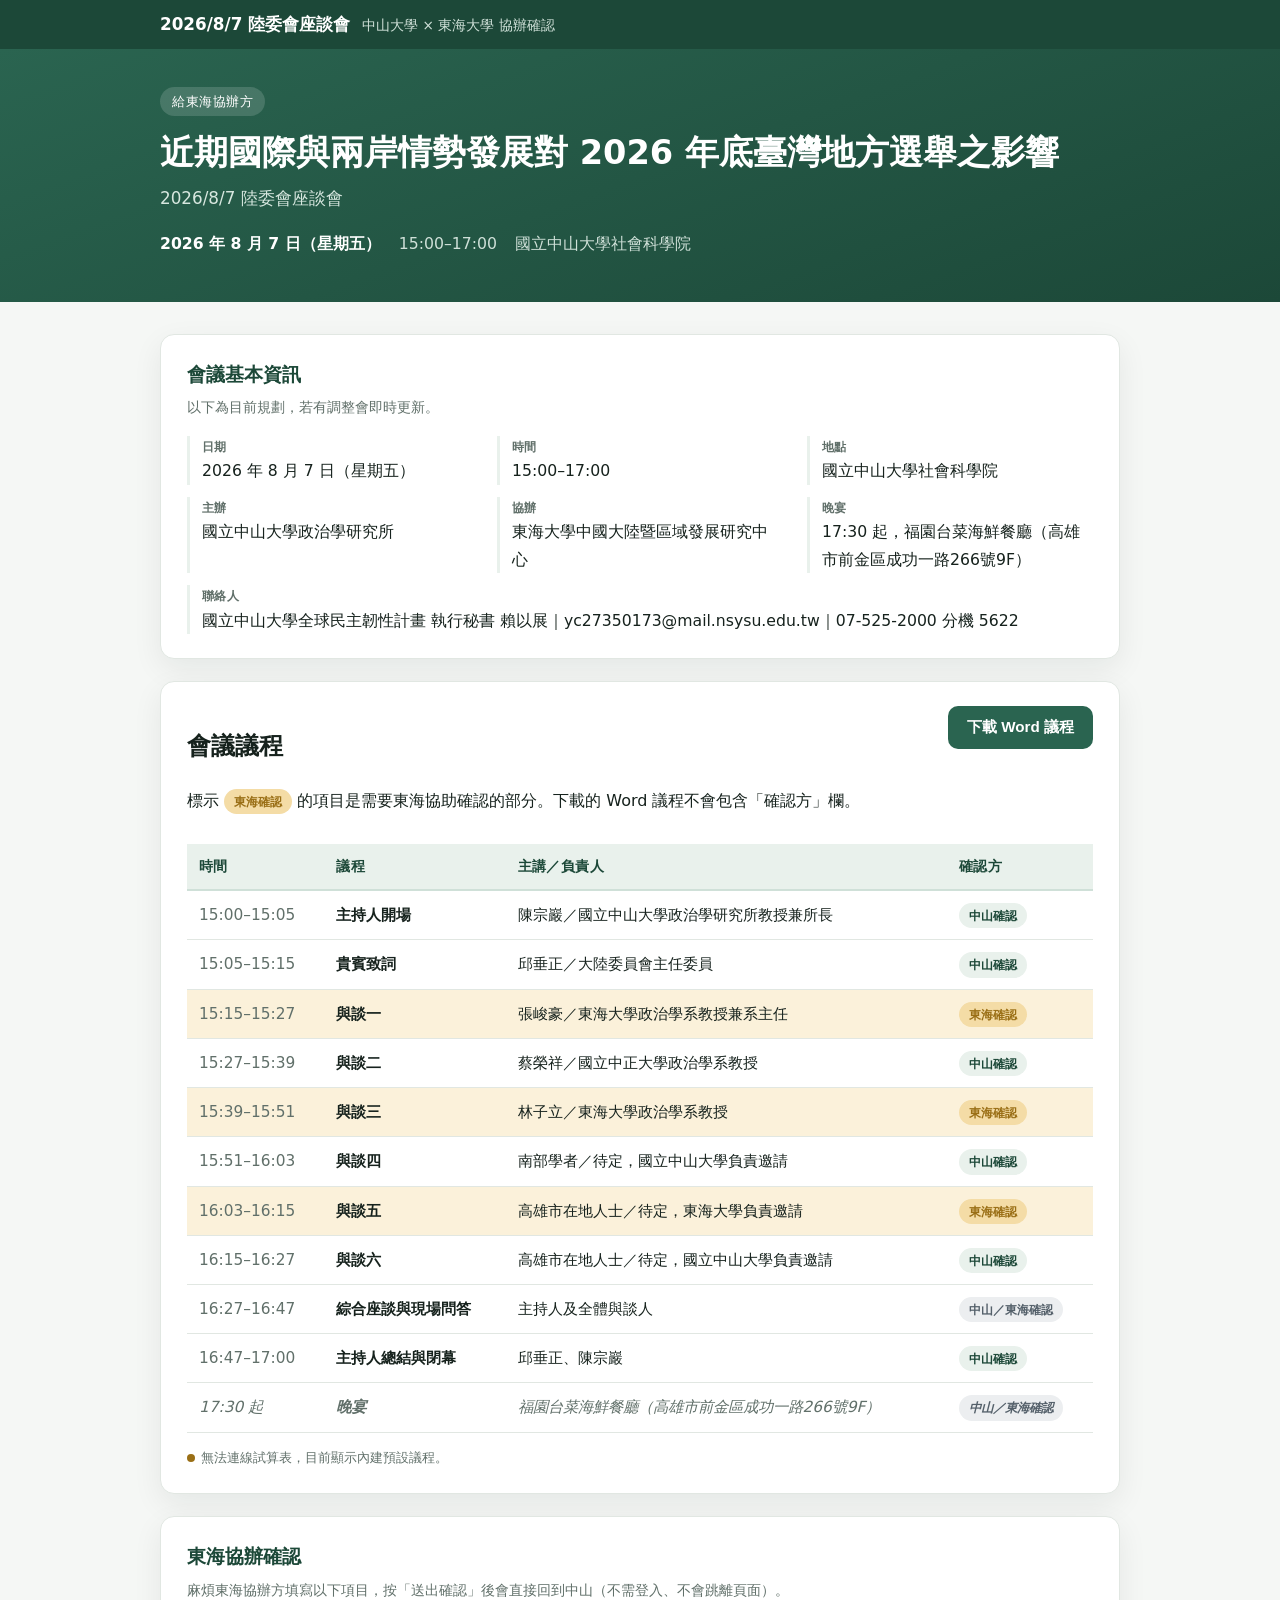
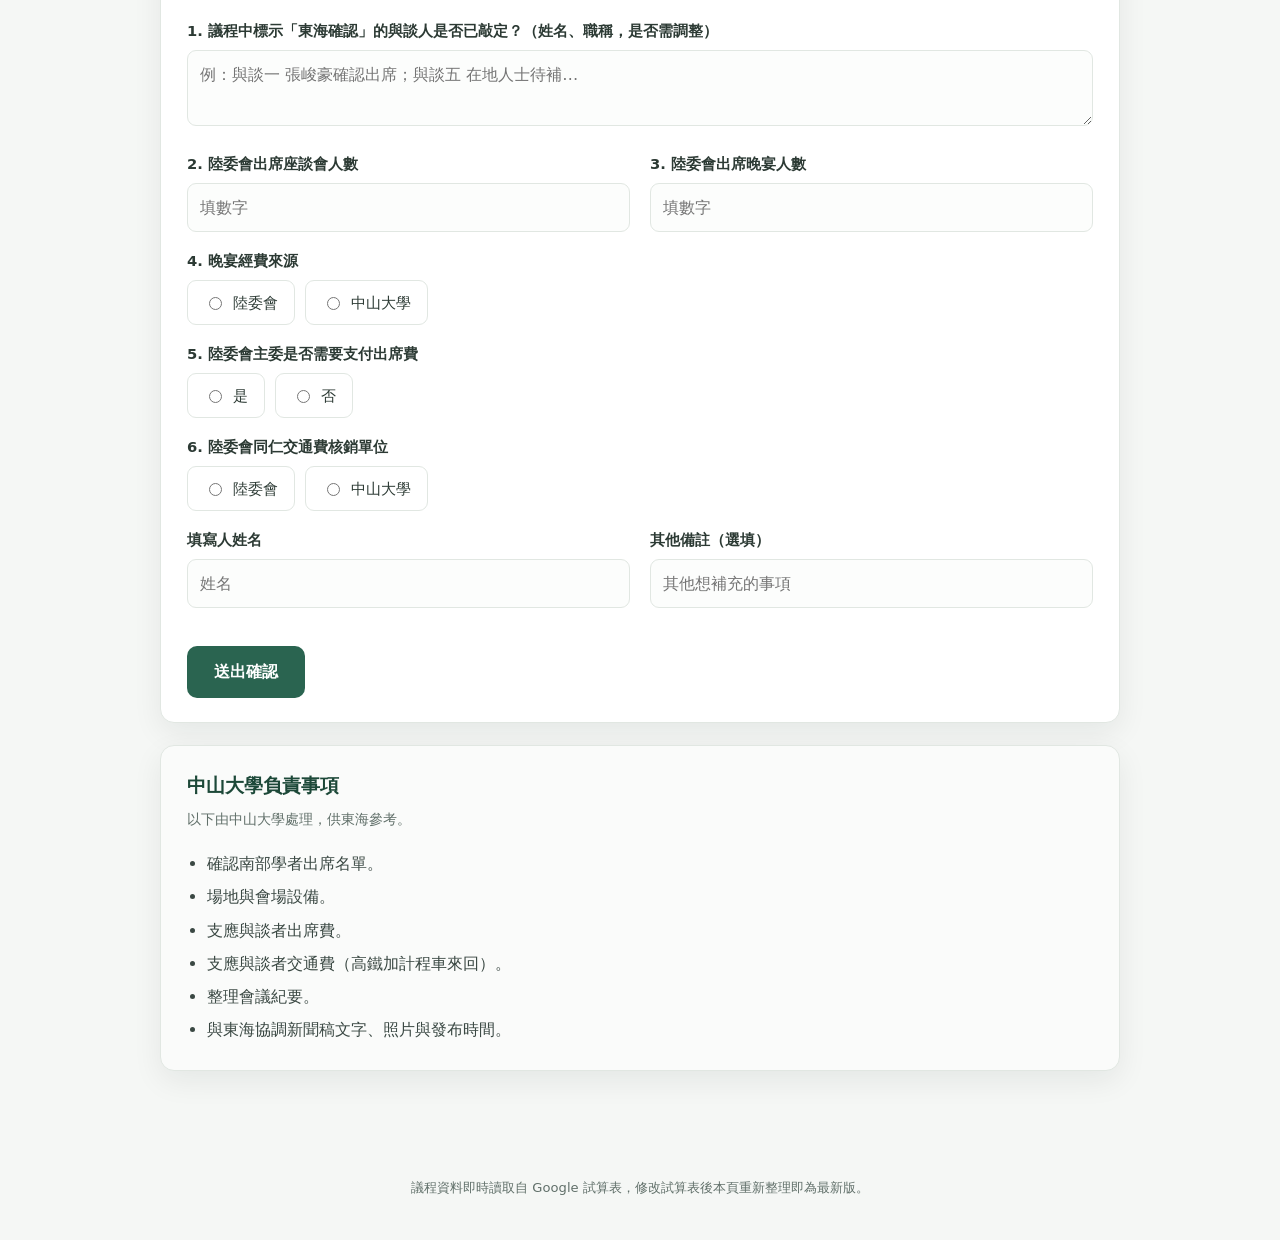
==== commit 1eca0cb1: "Update website 2026-06-18 23:31" ====
--- a/index.html
+++ b/index.html
@@ -124,8 +124,8 @@
 
             <div class="field-grid">
               <div class="field">
-                <label>填寫人姓名／單位</label>
-                <input type="text" name="填寫人" placeholder="姓名／單位">
+                <label>填寫人姓名</label>
+                <input type="text" name="填寫人姓名" placeholder="姓名">
               </div>
               <div class="field">
                 <label>其他備註（選填）</label>
--- a/styles.css
+++ b/styles.css
@@ -157,4 +157,5 @@
   .agenda-table td { border: none; padding: 5px 12px; }
   .agenda-table td::before { content: attr(data-label) "："; color: var(--muted); font-weight: 600; font-size: 0.8rem; }
   .agenda-table td.item::before { content: ""; }
+  .agenda-table td[data-label="主講／負責人"]::before { content: ""; }
 }
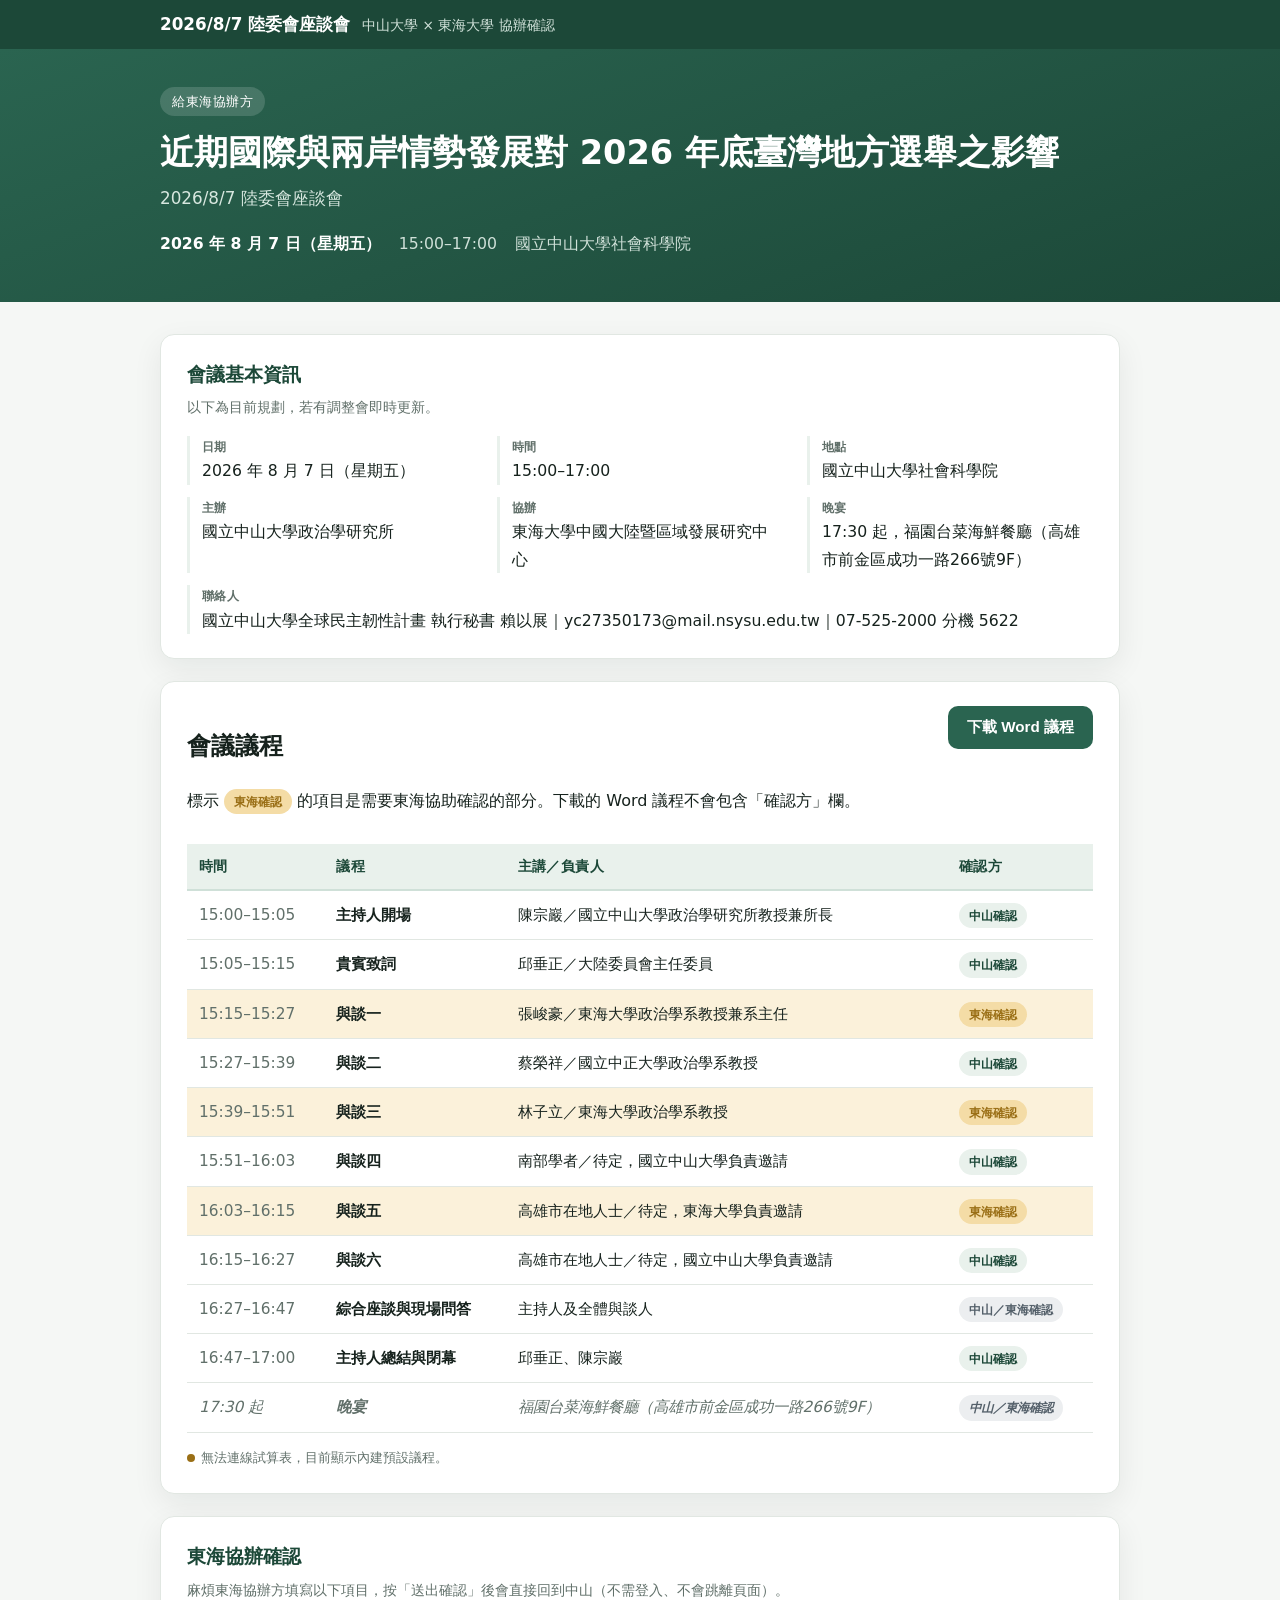
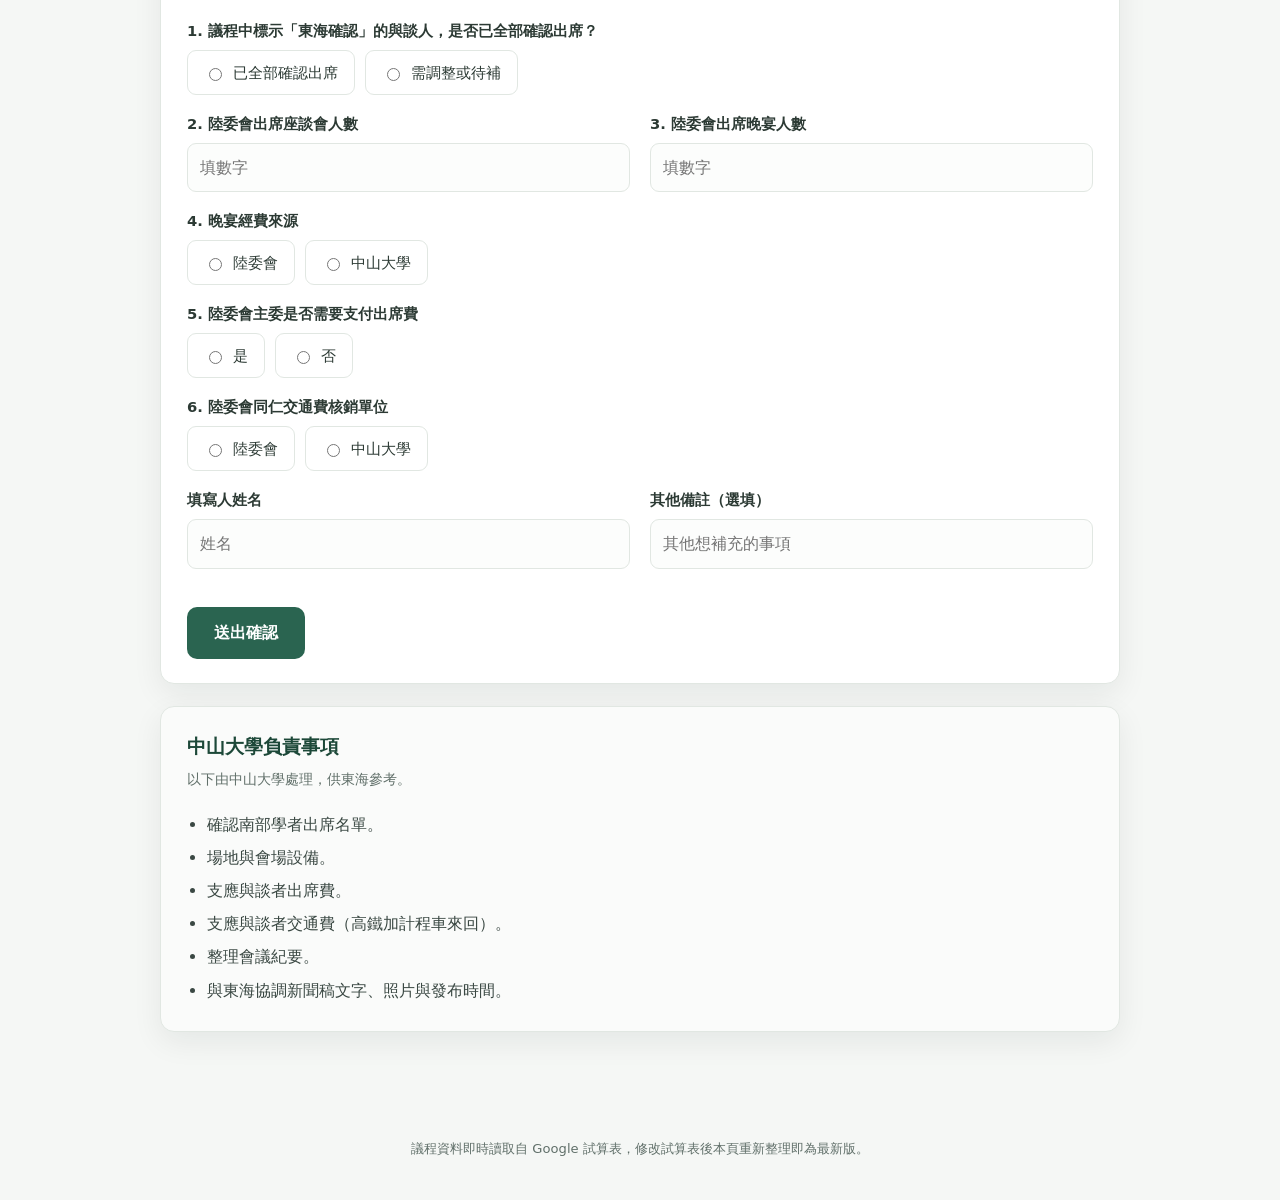
==== commit 0f302b20: "Update website 2026-06-19 12:01" ====
--- a/index.html
+++ b/index.html
@@ -83,18 +83,25 @@
             <input type="hidden" name="_captcha" value="false">
 
             <div class="field">
-              <label>1. 議程中標示「東海確認」的與談人是否已敲定？（姓名、職稱，是否需調整）</label>
-              <textarea name="與談人確認" rows="2" placeholder="例：與談一 張峻豪確認出席；與談五 在地人士待補…"></textarea>
+              <label>1. 議程中標示「東海確認」的與談人，是否已全部確認出席？</label>
+              <div class="radio-row">
+                <label class="radio"><input type="radio" name="東海與談人是否確認出席" value="已全部確認出席" data-adjust="hide"> 已全部確認出席</label>
+                <label class="radio"><input type="radio" name="東海與談人是否確認出席" value="需調整或待補" data-adjust="show"> 需調整或待補</label>
+              </div>
+              <div class="field" data-adjust-field hidden style="margin:12px 0 0;">
+                <label>請填寫需調整或待補的與談人（姓名、職稱）</label>
+                <textarea name="與談人調整或待補內容" rows="2" placeholder="例：與談五 改為 OOO（高雄市議員）；與談三 待補"></textarea>
+              </div>
             </div>
 
             <div class="field-grid">
               <div class="field">
                 <label>2. 陸委會出席座談會人數</label>
-                <input type="number" name="座談會出席人數" min="0" inputmode="numeric" placeholder="填數字">
+                <input type="number" name="陸委會出席座談會人數" min="0" inputmode="numeric" placeholder="填數字">
               </div>
               <div class="field">
                 <label>3. 陸委會出席晚宴人數</label>
-                <input type="number" name="晚宴出席人數" min="0" inputmode="numeric" placeholder="填數字">
+                <input type="number" name="陸委會出席晚宴人數" min="0" inputmode="numeric" placeholder="填數字">
               </div>
             </div>
 
@@ -109,16 +116,16 @@
             <div class="field">
               <label>5. 陸委會主委是否需要支付出席費</label>
               <div class="radio-row">
-                <label class="radio"><input type="radio" name="主委出席費" value="是"> 是</label>
-                <label class="radio"><input type="radio" name="主委出席費" value="否"> 否</label>
+                <label class="radio"><input type="radio" name="陸委會主委是否需支付出席費" value="是"> 是</label>
+                <label class="radio"><input type="radio" name="陸委會主委是否需支付出席費" value="否"> 否</label>
               </div>
             </div>
 
             <div class="field">
               <label>6. 陸委會同仁交通費核銷單位</label>
               <div class="radio-row">
-                <label class="radio"><input type="radio" name="交通費核銷單位" value="陸委會"> 陸委會</label>
-                <label class="radio"><input type="radio" name="交通費核銷單位" value="中山大學"> 中山大學</label>
+                <label class="radio"><input type="radio" name="陸委會同仁交通費核銷單位" value="陸委會"> 陸委會</label>
+                <label class="radio"><input type="radio" name="陸委會同仁交通費核銷單位" value="中山大學"> 中山大學</label>
               </div>
             </div>
 
@@ -129,7 +136,7 @@
               </div>
               <div class="field">
                 <label>其他備註（選填）</label>
-                <input type="text" name="備註" placeholder="其他想補充的事項">
+                <input type="text" name="其他備註" placeholder="其他想補充的事項">
               </div>
             </div>
 
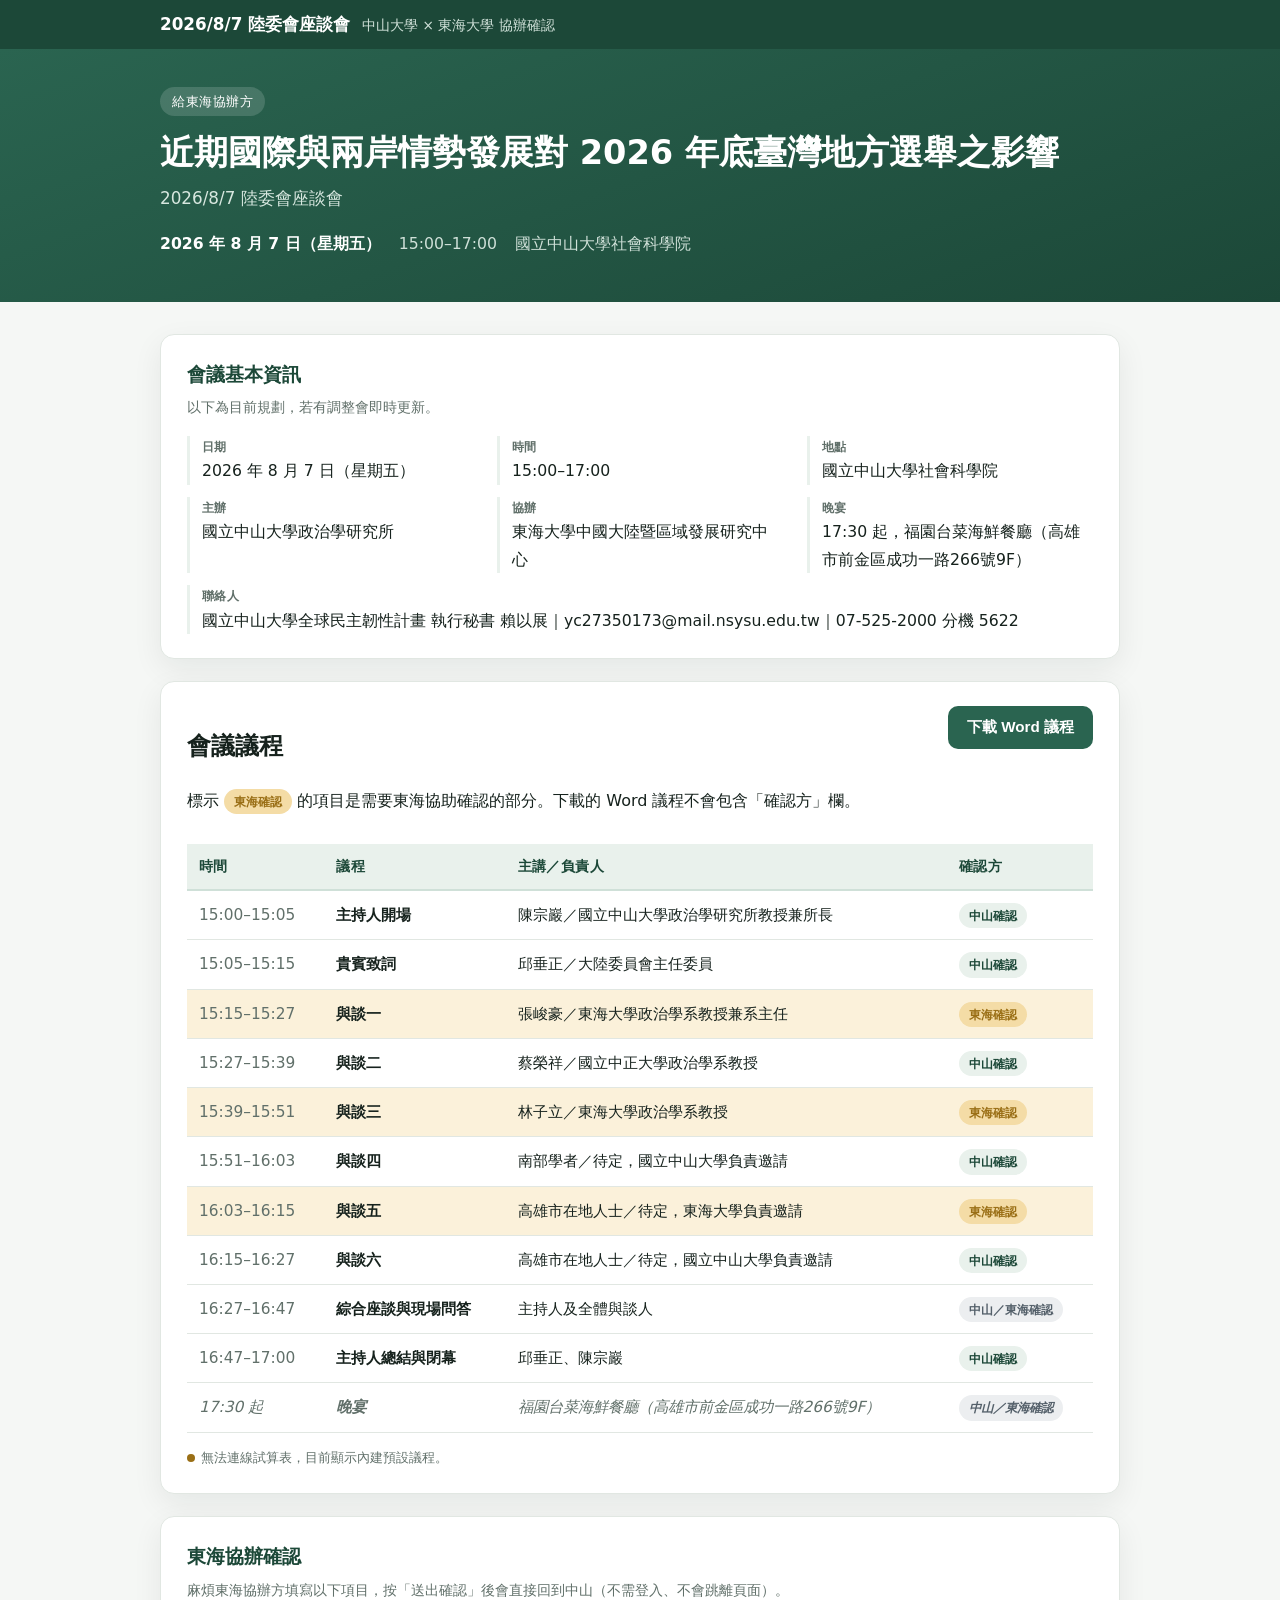
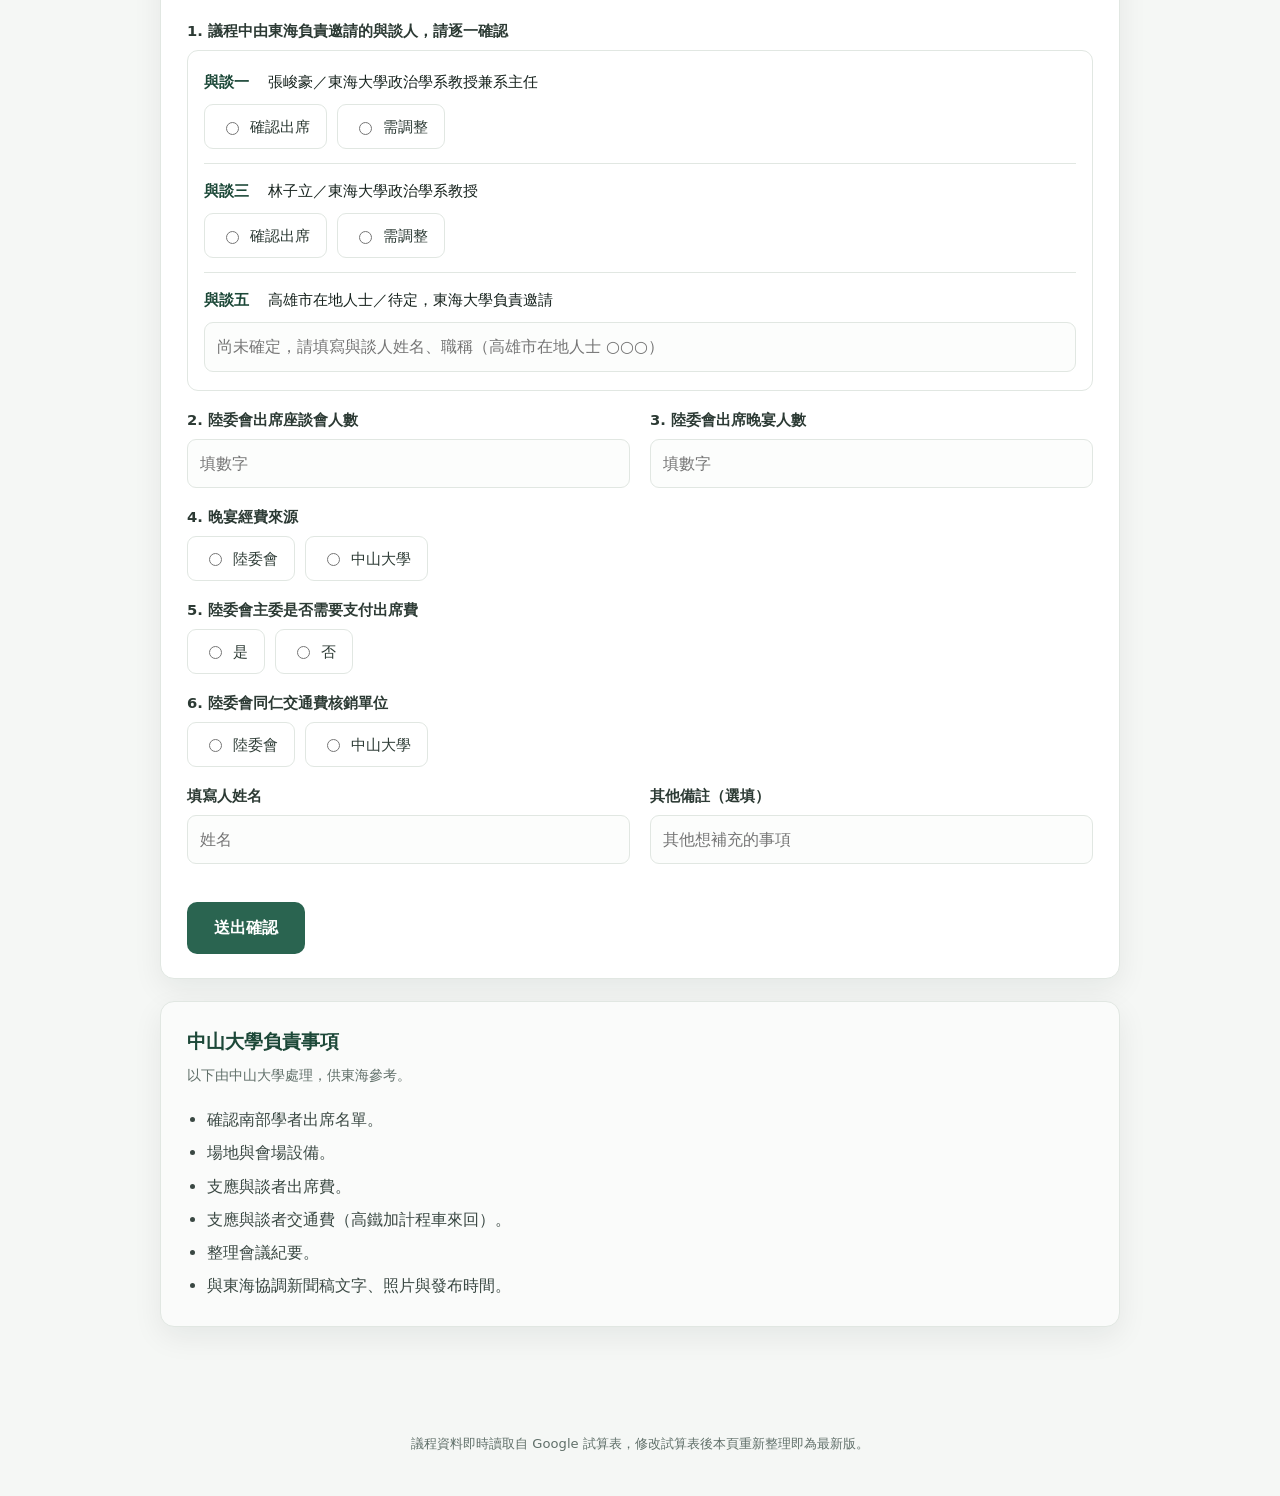
==== commit 0dc28d4e: "Update website 2026-06-19 14:03" ====
--- a/index.html
+++ b/index.html
@@ -83,14 +83,9 @@
             <input type="hidden" name="_captcha" value="false">
 
             <div class="field">
-              <label>1. 議程中標示「東海確認」的與談人，是否已全部確認出席？</label>
-              <div class="radio-row">
-                <label class="radio"><input type="radio" name="東海與談人是否確認出席" value="已全部確認出席" data-adjust="hide"> 已全部確認出席</label>
-                <label class="radio"><input type="radio" name="東海與談人是否確認出席" value="需調整或待補" data-adjust="show"> 需調整或待補</label>
-              </div>
-              <div class="field" data-adjust-field hidden style="margin:12px 0 0;">
-                <label>請填寫需調整或待補的與談人（姓名、職稱）</label>
-                <textarea name="與談人調整或待補內容" rows="2" placeholder="例：與談五 改為 OOO（高雄市議員）；與談三 待補"></textarea>
+              <label>1. 議程中由東海負責邀請的與談人，請逐一確認</label>
+              <div class="speaker-confirm" data-tunghai-speakers>
+                <p class="hint" style="margin:0;">載入與談人中…</p>
               </div>
             </div>
 
--- a/styles.css
+++ b/styles.css
@@ -138,6 +138,14 @@
 .radio-row .radio input { accent-color: var(--green); }
 .form-done { font-size: 1.05rem; font-weight: 600; color: var(--green-dark); background: var(--green-soft); border-radius: 10px; padding: 18px 20px; margin: 0; }
 
+/* ---- Per-speaker confirmation ---- */
+.speaker-confirm { border: 1px solid var(--line); border-radius: 11px; padding: 4px 16px; }
+.speaker-item { padding: 14px 0; border-bottom: 1px solid var(--line); }
+.speaker-item:last-child { border-bottom: none; }
+.speaker-q { font-size: 0.96rem; margin-bottom: 9px; }
+.speaker-q b { color: var(--green-dark); margin-right: 4px; }
+.adjust-field { margin-top: 10px; }
+
 @media (max-width: 560px) {
   .confirm-form .field-grid { grid-template-columns: 1fr; }
 }
